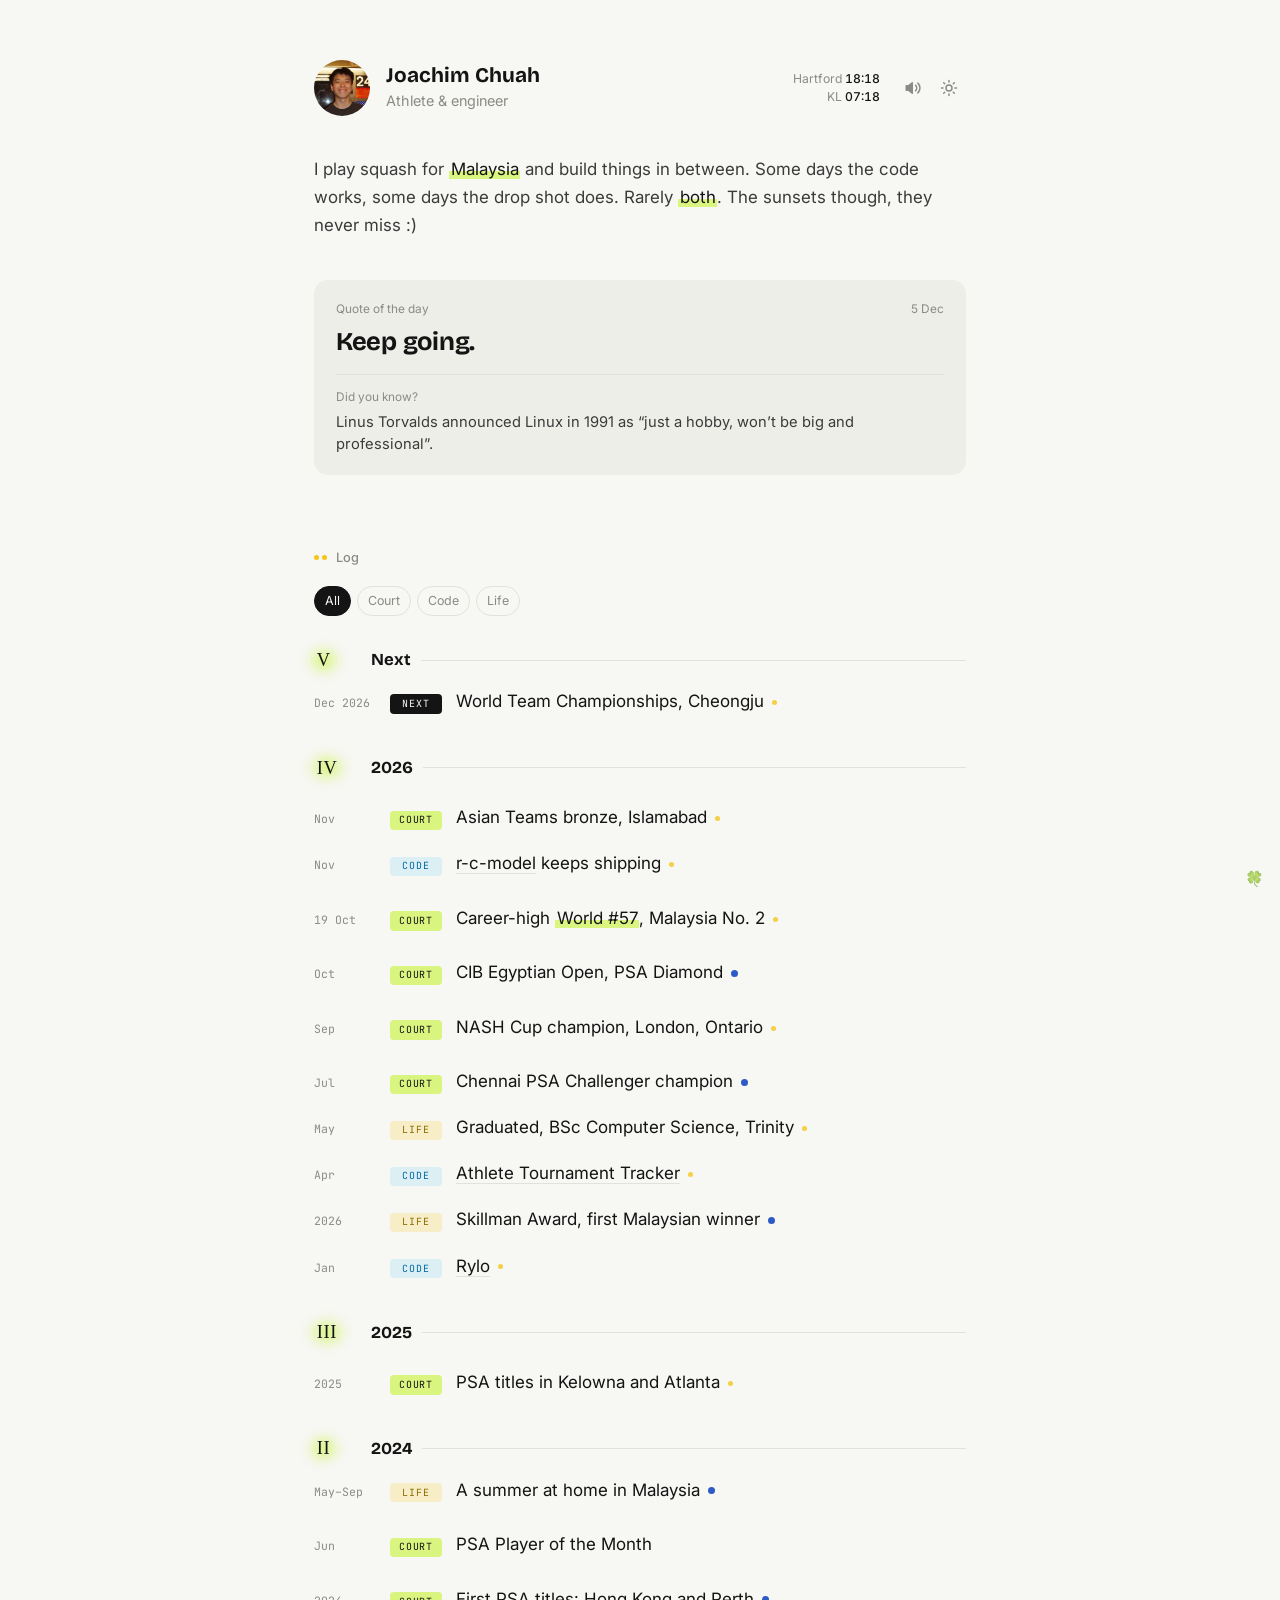
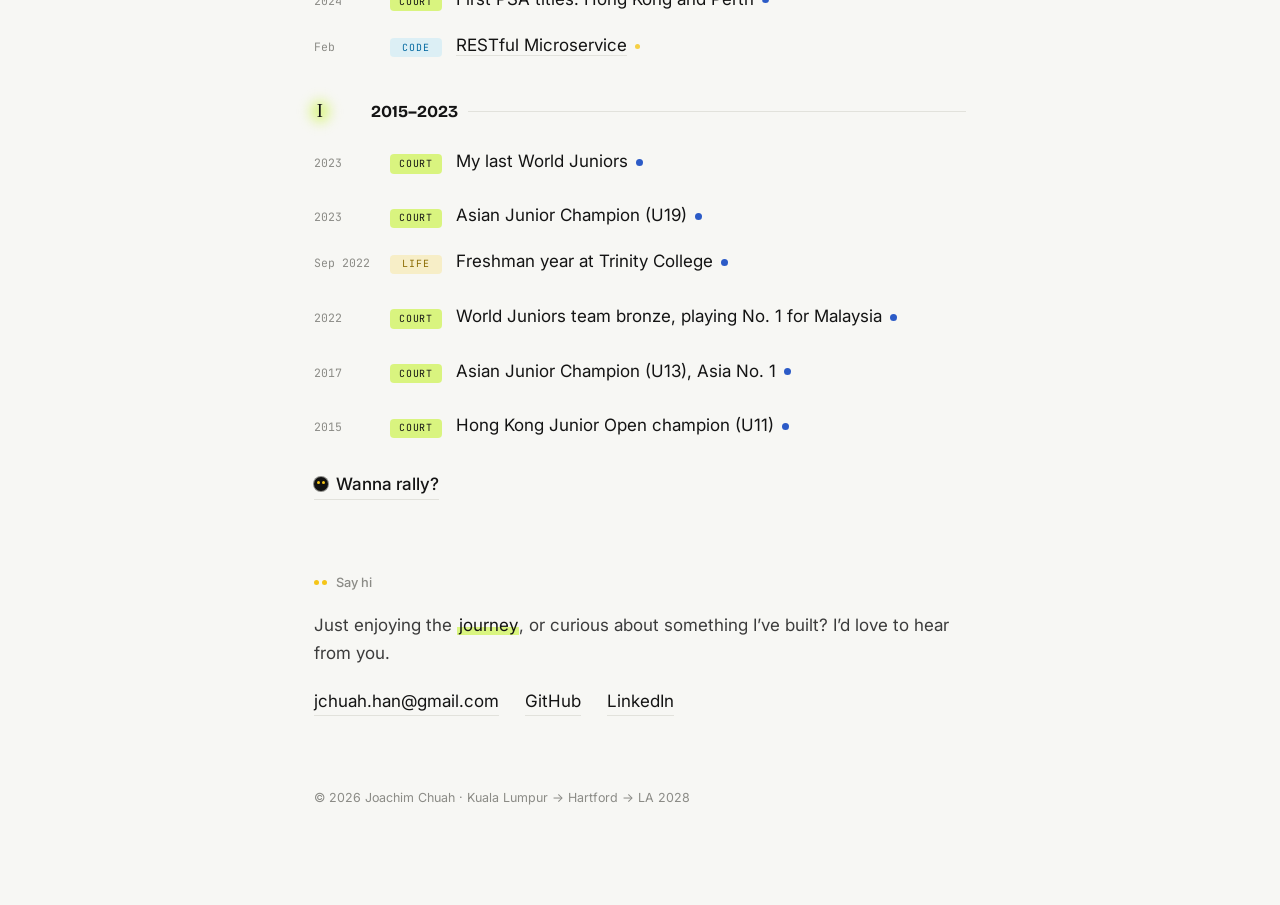
==== index.html @ 4a1db42f "Add 2024 stories (first PSA titles, summer at home/SUKMA) and clover easter egg Co-Authored-By: Clau" ====
<!DOCTYPE html>
<html lang="en">
<head>
<meta charset="utf-8">
<meta name="viewport" content="width=device-width, initial-scale=1">
<title>Joachim Chuah</title>
<meta name="description" content="Joachim Chuah: professional squash player on the PSA World Tour for Malaysia, and software engineer. Results, things I’m building, and the road to LA 2028.">
<link rel="icon" type="image/png" href="img/favicon.png?v=3">
<link rel="apple-touch-icon" href="img/apple-touch-icon.png?v=3">
<link rel="preconnect" href="https://fonts.googleapis.com">
<link rel="preconnect" href="https://fonts.gstatic.com" crossorigin>
<link href="https://fonts.googleapis.com/css2?family=Bricolage+Grotesque:opsz,wght@12..96,500;12..96,700&family=Inter:wght@400;500;600&family=JetBrains+Mono:wght@400;600&family=Kalam:wght@400&display=swap" rel="stylesheet">
<script>try{var t=localStorage.getItem('jc-theme');document.documentElement.dataset.theme=t||(matchMedia('(prefers-color-scheme: dark)').matches?'dark':'light')}catch(e){document.documentElement.dataset.theme=matchMedia('(prefers-color-scheme: dark)').matches?'dark':'light'}</script>
<link rel="stylesheet" href="assets/site.css?v=4">
<style>
header{display:flex;align-items:center;gap:16px;margin-top:20px}
.avatar{width:56px;height:56px;border-radius:50%;object-fit:cover;display:block}
.avatar-btn{border-radius:50%;cursor:zoom-in;transition:transform .35s cubic-bezier(.34,1.56,.64,1);flex:none}
.avatar-btn:hover{transform:scale(1.06)}
.avatar-btn:focus-visible{outline:2px solid var(--text);outline-offset:3px}
/* profile photo lightbox */
.lightbox{position:fixed;inset:0;z-index:60;display:grid;place-items:center;padding:24px;cursor:zoom-out;
  background:rgba(8,10,12,.55);-webkit-backdrop-filter:blur(10px);backdrop-filter:blur(10px);opacity:0;transition:opacity .3s}
.lightbox[hidden]{display:none}
.lightbox.open{opacity:1}
.lightbox img{max-height:min(82vh,900px);max-width:min(90vw,640px);border-radius:18px;box-shadow:0 30px 80px rgba(0,0,0,.45);transform-origin:center}
.lightbox .cap{position:absolute;bottom:22px;left:0;right:0;text-align:center;font-family:'Kalam',cursive;font-size:1.05rem;color:#fff;opacity:.85}
header .who{flex:1}
header h1{font-family:var(--display);font-size:1.3rem;font-weight:700;color:var(--text);line-height:1.2}
header p{font-size:.9rem;color:var(--muted)}
.clocks{font-size:.76rem;color:var(--muted);text-align:right;line-height:1.5;font-variant-numeric:tabular-nums}
.clocks b{font-weight:500;color:var(--text)}
.intro{margin-top:40px;font-size:1.06rem}

/* filter */
.filters{display:flex;gap:6px;margin-bottom:8px}
.filters button{font-size:.78rem;padding:.3em .8em;border-radius:99px;color:var(--muted);border:1px solid var(--rule);transition:background .2s,color .2s}
.filters button[aria-pressed=true]{background:var(--text);color:var(--bg);border-color:var(--text)}

/* log */
.year{font-family:var(--display);font-weight:700;font-size:1.05rem;color:var(--text);margin:30px 0 4px;display:flex;align-items:center;gap:10px}
.year:after{content:"";flex:1;height:1px;background:var(--rule)}
.year .ch{width:2.8em;flex:none;display:flex}
.year .ch b{font-family:"Times New Roman",Times,serif;font-weight:400;font-size:1.1em;letter-spacing:.03em;color:var(--text);display:inline-block;line-height:1;position:relative;isolation:isolate;padding:0 .15em}
/* soft lime glow behind each chapter numeral, gently breathing */
.year .ch b:before{content:"";position:absolute;inset:-.45em -.55em;z-index:-1;border-radius:50%;
  background:radial-gradient(closest-side,rgba(198,244,50,.75),rgba(198,244,50,.25) 55%,transparent);filter:blur(5px);
  animation:chGlow 4s ease-in-out infinite}
:root[data-theme=dark] .year .ch b{text-shadow:0 0 10px rgba(198,244,50,.55)}
:root[data-theme=dark] .year .ch b:before{background:radial-gradient(closest-side,rgba(198,244,50,.45),rgba(198,244,50,.12) 60%,transparent)}
@media (prefers-color-scheme:dark){:root:not([data-theme=light]) .year .ch b{text-shadow:0 0 10px rgba(198,244,50,.55)}
  :root:not([data-theme=light]) .year .ch b:before{background:radial-gradient(closest-side,rgba(198,244,50,.45),rgba(198,244,50,.12) 60%,transparent)}}
@keyframes chGlow{0%,100%{opacity:.75;transform:scale(.92)}50%{opacity:1;transform:scale(1.08)}}
@media (prefers-reduced-motion:reduce){.year .ch b:before{animation:none}}
.entry{display:grid;grid-template-columns:62px 52px 1fr;gap:14px;padding:10px 0;align-items:baseline}
.entry .d{font-family:var(--mono);font-size:.72rem;color:var(--muted)}
.tag{font-family:var(--mono);font-size:.62rem;letter-spacing:.08em;text-transform:uppercase;padding:.15em .45em;border-radius:4px;text-align:center}
.tag.court{background:var(--hl);color:var(--text)}
.tag.code{background:var(--glass-bg);color:var(--glass)}
.tag.life{background:rgba(245,197,24,.2);color:#8A6A00}
:root[data-theme=dark] .tag.life{color:#F5C518}
@media (prefers-color-scheme:dark){:root:not([data-theme=light]) .tag.life{color:#F5C518}}
.tag.next{background:var(--text);color:var(--bg)}
.entry .t{color:var(--text)}
.entry .t a{border-bottom:1px solid var(--rule)}
.entry .t a:hover{border-color:var(--text)}
/* notes: each entry's <small> is a handwritten margin note in the empty space to the right,
   with a hand-drawn arrow. Hovering a row highlights it and fades the others back. */
:root{--ink:#2C5BC7}
:root[data-theme=dark]{--ink:#86B4FF}
@media (prefers-color-scheme:dark){:root:not([data-theme=light]){--ink:#86B4FF}}
.entry{position:relative;margin:0 -12px;padding:9px 12px;border-radius:12px;transition:background-color .2s,opacity .25s}
.entry.has-note{outline:none}
.entry.has-note .t:after{content:"";display:inline-block;width:5px;height:5px;border-radius:50%;background:var(--dot);margin-left:8px;vertical-align:middle;opacity:.8}
section:has(.entry.has-note:hover) .entry:not(:hover),section:has(.entry.has-note:focus-within) .entry:not(:focus-within){opacity:.4}
.entry.has-note:hover,.entry.has-note:focus-within{background:var(--surface)}
.entry .t small{position:absolute;left:calc(100% + 28px);top:50%;width:250px;display:flex;align-items:flex-start;gap:10px;
  font-family:'Kalam',cursive;font-size:1.12rem;line-height:1.3;color:var(--ink);
  opacity:0;transform:translateY(-50%) rotate(-2deg);clip-path:inset(-10px 100% -10px 0);
  transition:opacity .15s,clip-path .55s cubic-bezier(.5,0,.2,1);pointer-events:none}
.entry .t small:before{content:"";flex:none;width:40px;height:14px;margin-top:.45em;background:currentColor;
  -webkit-mask:url("data:image/svg+xml,%3Csvg xmlns='http://www.w3.org/2000/svg' viewBox='0 0 40 14'%3E%3Cpath d='M39 6.5c-9 .8-22 1.4-35 .3M9 1.5C6.5 3.3 4.4 5 2 6.8c2.6 1.4 4.9 3.3 7.2 5.6' fill='none' stroke='black' stroke-width='1.6' stroke-linecap='round' stroke-linejoin='round'/%3E%3C/svg%3E") no-repeat center/contain;
          mask:url("data:image/svg+xml,%3Csvg xmlns='http://www.w3.org/2000/svg' viewBox='0 0 40 14'%3E%3Cpath d='M39 6.5c-9 .8-22 1.4-35 .3M9 1.5C6.5 3.3 4.4 5 2 6.8c2.6 1.4 4.9 3.3 7.2 5.6' fill='none' stroke='black' stroke-width='1.6' stroke-linecap='round' stroke-linejoin='round'/%3E%3C/svg%3E") no-repeat center/contain}
.entry:hover .t small,.entry:focus-within .t small{opacity:1;clip-path:inset(-10px -10px -10px 0)}
/* no empty margin on smaller screens: write the note under the title instead */
@media (max-width:1240px){
  .entry .t small{position:static;width:auto;max-width:44ch;display:none;margin-top:4px;transform:rotate(-1deg);clip-path:none;opacity:1}
  .entry .t small:before{width:26px;height:10px;transform:scaleX(-1) rotate(-25deg);margin-top:.5em}
  .entry:hover .t small,.entry:focus-within .t small{display:flex}
}
@media (prefers-reduced-motion:reduce){.entry .t small{transition:opacity .15s;clip-path:none}}
/* ---- posts: entries with data-post get a polaroid in the margin on hover, and open a reading panel on click ---- */
.entry.has-post{cursor:pointer}
.entry.has-post .t:after{width:7px;height:7px;background:var(--ink);opacity:1}
.polaroid{position:absolute;left:calc(100% + 28px);top:50%;width:250px;display:flex;align-items:flex-start;gap:10px;pointer-events:none;
  opacity:0;transform:translate(-14px,-50%) rotate(-3deg) scale(.92);transform-origin:0 50%;transition:opacity .18s,transform .45s cubic-bezier(.34,1.56,.64,1)}
.polaroid:before{content:"";flex:none;width:34px;height:14px;margin-top:70px;background:var(--ink);
  -webkit-mask:url("data:image/svg+xml,%3Csvg xmlns='http://www.w3.org/2000/svg' viewBox='0 0 40 14'%3E%3Cpath d='M39 6.5c-9 .8-22 1.4-35 .3M9 1.5C6.5 3.3 4.4 5 2 6.8c2.6 1.4 4.9 3.3 7.2 5.6' fill='none' stroke='black' stroke-width='1.6' stroke-linecap='round' stroke-linejoin='round'/%3E%3C/svg%3E") no-repeat center/contain;
          mask:url("data:image/svg+xml,%3Csvg xmlns='http://www.w3.org/2000/svg' viewBox='0 0 40 14'%3E%3Cpath d='M39 6.5c-9 .8-22 1.4-35 .3M9 1.5C6.5 3.3 4.4 5 2 6.8c2.6 1.4 4.9 3.3 7.2 5.6' fill='none' stroke='black' stroke-width='1.6' stroke-linecap='round' stroke-linejoin='round'/%3E%3C/svg%3E") no-repeat center/contain}
.polaroid .card{background:#FFFDF4;padding:8px 8px 10px;border-radius:3px;box-shadow:0 14px 30px rgba(0,0,0,.22),0 0 0 1px rgba(0,0,0,.05);width:206px}
.polaroid img{display:block;width:190px;height:140px;object-fit:cover;border-radius:1px}
.polaroid .cap{font-family:'Kalam',cursive;font-size:1rem;line-height:1.25;color:#2C5BC7;margin-top:8px}
.polaroid .more{font-family:'Kalam',cursive;font-size:.85rem;color:#8b8b86;margin-top:4px}
.entry.has-post .t small{display:none!important}
.entry.has-post:hover .polaroid,.entry.has-post:focus-within .polaroid{opacity:1;transform:translate(0,-50%) rotate(-3deg)}
@media (max-width:1240px){.polaroid{display:none}.entry.has-post .t small{display:none!important}.entry.has-post:hover .t small,.entry.has-post:focus-within .t small{display:flex!important}}

/* reading panel */
.reader{position:fixed;top:0;right:0;bottom:0;width:min(500px,100vw);z-index:40;background:var(--bg);border-left:1px solid var(--rule);
  box-shadow:-20px 0 60px rgba(0,0,0,.18);overflow-y:auto;transform:translateX(100%);transition:transform .45s cubic-bezier(.2,.8,.2,1);visibility:hidden}
.reading .reader{transform:none;visibility:visible}
.reader-inner{padding:24px 32px 80px}
.reader .close{position:sticky;top:0;display:flex;justify-content:flex-end;padding:12px 0;background:var(--bg);z-index:2}
.reader .close button{width:34px;height:34px;border-radius:50%;display:grid;place-items:center;color:var(--muted);font-size:1.3rem;line-height:1}
.reader .close button:hover{background:var(--surface);color:var(--text)}
.reader .date{font-family:var(--mono);font-size:.74rem;color:var(--muted)}
.reader h1{font-family:var(--display);font-weight:700;font-size:1.9rem;line-height:1.15;letter-spacing:-.015em;color:var(--text);margin:6px 0 22px}
.post p{margin:0 0 1em}
.post em{color:var(--muted)}
.post h2,.post h3{font-family:var(--display);color:var(--text);margin:1.4em 0 .5em;font-size:1.2rem;display:block}
.post figure{margin:1.4em -8px}
.post figure img,.post figure video{width:100%;border-radius:12px;display:block;background:var(--surface)}
.post figure video{max-height:70vh;object-fit:contain}
.post figcaption{font-family:'Kalam',cursive;font-size:1rem;color:var(--ink);margin-top:6px;padding-left:4px}
.post blockquote{border-left:2px solid var(--lime);padding-left:14px;margin:1.4em 0;color:var(--text);font-family:var(--display);font-size:1.1rem;line-height:1.35}
.post blockquote p:last-child{font-family:var(--font);font-size:.85rem;color:var(--muted);margin:6px 0 0}
.post ul{margin:0 0 1em 1.2em}
.post code{font-family:var(--mono);font-size:.82em;background:var(--surface);padding:.1em .35em;border-radius:4px;font-style:normal}
.post a{border-bottom:1px solid var(--rule)}
.reader .loading{color:var(--muted)}
.scrim{position:fixed;inset:0;background:rgba(0,0,0,.35);z-index:39;opacity:0;pointer-events:none;transition:opacity .3s}
.reading .scrim{opacity:1;pointer-events:auto}
.page{transition:transform .45s cubic-bezier(.2,.8,.2,1)}
@media (min-width:1300px){.reading .page{transform:translateX(-250px)}.reading .scrim{opacity:0}}
@media (prefers-reduced-motion:reduce){.reader,.page{transition:none}}

.entry[hidden],.year[hidden]{display:none}
@media (max-width:600px){.entry{grid-template-columns:52px 1fr}.entry .d{grid-column:1/-1}}
</style>
</head>
<body>
<main class="page">
  <header>
    <button class="avatar-btn" id="avatarBtn" type="button" aria-label="View profile photo"><img class="avatar" src="img/avatar.jpg" alt="Joachim Chuah"></button>
    <div class="who"><h1>Joachim Chuah</h1><p>Athlete &amp; engineer</p></div>
    <div class="clocks">Hartford <b data-tz="America/New_York">--:--</b><br>KL <b data-tz="Asia/Kuala_Lumpur">--:--</b></div>
    <div data-theme-slot></div>
  </header>

  <p class="intro">I play squash for <span class="hl">Malaysia</span> and build things in between. Some days the code works, some days the drop shot does. Rarely <span class="hl">both</span>. The sunsets though, they never miss :)
  <figure class="qotd" aria-live="polite">
    <div class="lbl"><span>Quote of the day</span><span id="q-date"></span></div>
    <blockquote id="q-text"></blockquote><cite id="q-who"></cite>
  </figure>

  <section aria-labelledby="h-log">
    <h2 id="h-log"><span class="dots" aria-hidden="true"><i></i><i></i></span>Log</h2>
    <div class="filters" role="group" aria-label="Filter log">
      <button type="button" data-f="all" aria-pressed="true">All</button>
      <button type="button" data-f="court" aria-pressed="false">Court</button>
      <button type="button" data-f="code" aria-pressed="false">Code</button>
      <button type="button" data-f="life" aria-pressed="false">Life</button>
    </div>

    <div class="year"><span class="ch" aria-label="Chapter V"><b>V</b></span>Next</div>
    <div class="entry" data-k="court"><span class="d">Dec 2026</span><span class="tag next">Next</span><span class="t">World Team Championships, Cheongju<small>Playing for Malaysia</small></span></div>

    <div class="year"><span class="ch" aria-label="Chapter IV"><b>IV</b></span>2026</div>
    <div class="entry" data-k="court"><span class="d">Nov</span><span class="tag court">Court</span><span class="t">Asian Teams bronze, Islamabad<small>Three wins from three, all in straight games, including Alex Lau at No. 1</small></span></div>
    <div class="entry" data-k="code"><span class="d">Nov</span><span class="tag code">Code</span><span class="t"><a href="https://github.com/Joachim-Chuah/regression-classification-model">r-c-model</a> keeps shipping<small>Predictions twice a day, retrained every week</small></span></div>
    <div class="entry" data-k="court"><span class="d">19 Oct</span><span class="tag court">Court</span><span class="t">Career-high <span class="hl">World #57</span>, Malaysia No. 2<small>“My goal was to break into the top 70 this season.”</small></span></div>
    <div class="entry" data-k="court" data-post="egyptian-open"><span class="d">Oct</span><span class="tag court">Court</span><span class="t">CIB Egyptian Open, PSA Diamond<small>Through qualifying, first Diamond win 3–0, then a game off world No. 1 Mostafa Asal</small></span></div>
    <div class="entry" data-k="court"><span class="d">Sep</span><span class="tag court">Court</span><span class="t">NASH Cup champion, London, Ontario<small>PSA title No. 6</small></span></div>
    <div class="entry" data-k="court" data-post="chennai"><span class="d">Jul</span><span class="tag court">Court</span><span class="t">Chennai PSA Challenger champion<small>PSA title No. 5</small></span></div>
    <div class="entry" data-k="life"><span class="d">May</span><span class="tag life">Life</span><span class="t">Graduated, BSc Computer Science, Trinity<small>Hyder Trophy runner-up, one win from the World Championships main draw</small></span></div>
    <div class="entry" data-k="code"><span class="d">Apr</span><span class="tag code">Code</span><span class="t"><a href="https://github.com/Joachim-Chuah/athlete-tournament-tracker">Athlete Tournament Tracker</a><small>Will this tournament make or lose money? A P&amp;L before you book</small></span></div>
    <div class="entry" data-k="court" data-post="skillman"><span class="d">2026</span><span class="tag life">Life</span><span class="t">Skillman Award, first Malaysian winner<small>And 19–0 national champions with Trinity, as captain</small></span></div>
    <div class="entry" data-k="code"><span class="d">Jan</span><span class="tag code">Code</span><span class="t"><a href="https://github.com/Joachim-Chuah/rylo">Rylo</a><small>Stock sentiment from StockTwits and Reddit, with FinBERT</small></span></div>

    <div class="year"><span class="ch" aria-label="Chapter III"><b>III</b></span>2025</div>
    <div class="entry" data-k="court"><span class="d">2025</span><span class="tag court">Court</span><span class="t">PSA titles in Kelowna and Atlanta<small>Senior debut for Malaysia, Kuching · NESCAC Player of the Year</small></span></div>

    <div class="year"><span class="ch" aria-label="Chapter II"><b>II</b></span>2024</div>
    <div class="entry" data-k="life" data-post="summer-2024"><span class="d">May–Sep</span><span class="tag life">Life</span><span class="t">A summer at home in Malaysia<small>SUKMA men’s individual gold, with family there supporting me</small></span></div>
    <div class="entry" data-k="court"><span class="d">Jun</span><span class="tag court">Court</span><span class="t">PSA Player of the Month</span></div>
    <div class="entry" data-k="court" data-post="first-psa-titles"><span class="d">2024</span><span class="tag court">Court</span><span class="t">First PSA titles: Hong Kong and Perth<small>A wildcard final in Malaysia, then two titles in two weeks. 400+ to the 150s</small></span></div>
    <div class="entry" data-k="code"><span class="d">Feb</span><span class="tag code">Code</span><span class="t"><a href="https://github.com/Joachim-Chuah/RESTful-microservice">RESTful Microservice</a><small>Node.js API on Docker and Kubernetes</small></span></div>

    <div class="year"><span class="ch" aria-label="Chapter I"><b>I</b></span>2015–2023</div>
    <div class="entry" data-k="court" data-post="world-juniors-2023"><span class="d">2023</span><span class="tag court">Court</span><span class="t">My last World Juniors<small>Pressure on, lost to the eventual winner, loved every second</small></span></div>
    <div class="entry" data-k="court" data-post="asian-junior-2023"><span class="d">2023</span><span class="tag court">Court</span><span class="t">Asian Junior Champion (U19)<small>Championship ball down in the final, a year after losing the same final</small></span></div>
    <div class="entry" data-k="life" data-post="trinity-2022"><span class="d">Sep 2022</span><span class="tag life">Life</span><span class="t">Freshman year at Trinity College<small>Tough at first. Then New York, a nationals final, and a whole new life</small></span></div>
    <div class="entry" data-k="court" data-post="world-juniors-2022"><span class="d">2022</span><span class="tag court">Court</span><span class="t">World Juniors team bronze, playing No. 1 for Malaysia<small>The first time I thought I could actually be something in this sport</small></span></div>
    <div class="entry" data-k="court" data-post="asian-junior-2017"><span class="d">2017</span><span class="tag court">Court</span><span class="t">Asian Junior Champion (U13), Asia No. 1<small>Jordan. A sketchy bridge, Subway almost every day, and my eyes opening for the first time</small></span></div>
    <div class="entry" data-k="court" data-post="hk-junior-2015"><span class="d">2015</span><span class="tag court">Court</span><span class="t">Hong Kong Junior Open champion (U11)<small>Two years into squash, and just happy to be somewhere new</small></span></div>

    <button class="rally-link" id="rallyBtn" type="button" aria-controls="court"><span class="ball" aria-hidden="true"></span><span class="lbl">Wanna rally?</span></button>
    <div class="court" id="court" hidden></div>
  </section>

  <section aria-labelledby="h-c">
    <h2 id="h-c"><span class="dots" aria-hidden="true"><i></i><i></i></span>Say hi</h2>
    <p>Just enjoying the <span class="hl">journey</span>, or curious about something I’ve built? I’d love to hear from you.</p>
    <div class="links"><a href="mailto:jchuah.han@gmail.com">jchuah.han@gmail.com</a><a href="https://github.com/Joachim-Chuah">GitHub</a><a href="https://www.linkedin.com/in/joachimchuah/">LinkedIn</a></div>
  </section>
  <footer>© 2026 Joachim Chuah · Kuala Lumpur → Hartford → LA 2028</footer>
</main>
<div class="clover" aria-hidden="true">🍀</div>
<div class="lightbox" id="lightbox" hidden role="dialog" aria-label="Profile photo"><img src="img/avatar-large.jpg" alt="Joachim Chuah"><div class="cap">click anywhere to close</div></div>
<div class="scrim" id="scrim"></div>
<aside class="reader" id="reader" aria-label="Story" aria-hidden="true">
  <div class="reader-inner">
    <div class="close"><button type="button" id="closeReader" aria-label="Close story">×</button></div>
    <div class="date" id="rDate"></div>
    <h1 id="rTitle"></h1>
    <div class="post" id="rBody"></div>
  </div>
</aside>
<script src="assets/site.js?v=2"></script>
<script>
/* ===== Profile photo: grows out of the avatar into a large view, shrinks back on close ===== */
(function(){
  const btn=document.getElementById('avatarBtn'),box=document.getElementById('lightbox'),img=box.querySelector('img');
  const reduce=matchMedia('(prefers-reduced-motion: reduce)').matches;
  function fromAvatar(){                       // transform that puts the big photo exactly over the little circle
    const a=btn.getBoundingClientRect(),b=img.getBoundingClientRect(),sc=a.width/b.width;
    return `translate(${a.left+a.width/2-(b.left+b.width/2)}px,${a.top+a.height/2-(b.top+b.height/2)}px) scale(${sc})`;
  }
  function open(){
    box.hidden=false;
    requestAnimationFrame(()=>{box.classList.add('open');
      if(!reduce)img.animate([{transform:fromAvatar(),borderRadius:'50%'},{transform:'none',borderRadius:'18px'}],{duration:480,easing:'cubic-bezier(.2,.9,.25,1.15)'});});
    box.focus?.();
  }
  function close(){
    if(box.hidden)return;box.classList.remove('open');
    const done=()=>{box.hidden=true;btn.focus({preventScroll:true})};
    if(reduce)return setTimeout(done,200);
    img.animate([{transform:'none',borderRadius:'18px'},{transform:fromAvatar(),borderRadius:'50%'}],{duration:320,easing:'cubic-bezier(.5,0,.75,0)'}).onfinish=done;
  }
  box.tabIndex=-1;
  btn.addEventListener('click',open);
  box.addEventListener('click',close);
  addEventListener('keydown',e=>{if(e.key==='Escape')close()});
})();

/* ===== Posts: each story is a folder in posts/<name>/ with post.md (+ cover.jpg and any other photos) ===== */
(function(){
  const esc=s=>s.replace(/&/g,'&amp;').replace(/</g,'&lt;').replace(/>/g,'&gt;');
  /* tiny Markdown reader: # headings, paragraphs, > quotes, - lists, ![caption](photo.jpg), **bold**, _italic_, [links](url) */
  function inline(s,base){return s.split('`').map((part,i)=>i%2?'<code>'+esc(part)+'</code>':inline1(part,base)).join('')}
  function inline1(s,base){return esc(s)
    .replace(/\[([^\]]+)\]\(([^)\s]+)\)/g,(m,t,u)=>'<a href="'+new URL(u,base).href+'">'+t+'</a>')
    .replace(/\*\*([^*]+)\*\*/g,'<strong>$1</strong>').replace(/(^|[\s(])[_*]([^_*]+)[_*](?=[\s).,!?:;]|$)/g,'$1<em>$2</em>')}
  function render(md,base){
    let meta={},body=md.replace(/\r/g,'');
    const fm=body.match(/^---\n([\s\S]*?)\n---\n?/);
    if(fm){fm[1].split('\n').forEach(l=>{const i=l.indexOf(':');if(i>0)meta[l.slice(0,i).trim()]=l.slice(i+1).trim()});body=body.slice(fm[0].length)}
    const html=body.trim().split(/\n\s*\n/).map(b=>{b=b.trim();let m;
      if((m=b.match(/^!\[([^\]]*)\]\(([^)\s]+\.(mp4|mov|m4v|webm))\)$/i))){const src=new URL(m[2],base).href;
        return '<figure><video src="'+src+'" poster="'+src.replace(/\.[^.]+$/,'.jpg')+'" controls playsinline muted preload="metadata"></video>'+(m[1]?'<figcaption>'+esc(m[1])+'</figcaption>':'')+'</figure>'}
      if((m=b.match(/^!\[([^\]]*)\]\(([^)\s]+)\)$/)))return '<figure><img src="'+new URL(m[2],base).href+'" alt="'+esc(m[1])+'" loading="lazy">'+(m[1]?'<figcaption>'+esc(m[1])+'</figcaption>':'')+'</figure>';
      if((m=b.match(/^(#{1,3})\s+(.*)$/)))return '<h3>'+inline(m[2],base)+'</h3>';
      if(b.startsWith('>'))return '<blockquote>'+b.split('\n').map(l=>'<p>'+inline(l.replace(/^>\s?/,''),base)+'</p>').join('')+'</blockquote>';
      if(/^- /.test(b))return '<ul>'+b.split('\n').map(l=>'<li>'+inline(l.replace(/^- /,''),base)+'</li>').join('')+'</ul>';
      return '<p>'+inline(b.replace(/\n/g,' '),base)+'</p>';
    }).join('');
    return {meta,html};
  }

  const reader=document.getElementById('reader'),scrim=document.getElementById('scrim');
  let opener=null;
  const MOVED={'csa-final-2023':'trinity-2022'};   // stories merged into another: old links still work
  async function open(slug){
    if(MOVED[slug]){history.replaceState('',document.title,'#/'+MOVED[slug]);slug=MOVED[slug]}
    const base=new URL('posts/'+slug+'/',location.href);
    document.getElementById('rDate').textContent='';document.getElementById('rTitle').textContent='';
    document.getElementById('rBody').innerHTML='<p class="loading">Loading…</p>';
    document.body.classList.add('reading');reader.setAttribute('aria-hidden','false');reader.scrollTop=0;
    try{
      const r=await fetch(new URL('post.md',base),{cache:'no-cache'});   // always check for the latest version of a story
      if(!r.ok)throw 0;
      const {meta,html}=render(await r.text(),base);
      document.getElementById('rDate').textContent=meta.date||'';document.getElementById('rTitle').textContent=meta.title||'';
      document.getElementById('rBody').innerHTML=html;
    }catch(e){document.getElementById('rBody').innerHTML='<p class="loading">'+(location.protocol==='file:'?'Stories can’t load when the page is opened as a file. Preview it through the local server instead.':'This story isn’t here any more. It may have moved: try reloading the page.')+'</p>'}
    document.getElementById('closeReader').focus({preventScroll:true});
  }
  function close(){document.body.classList.remove('reading');reader.setAttribute('aria-hidden','true');if(opener)opener.focus({preventScroll:true})}
  function route(){const m=location.hash.match(/^#\/(.+)$/);if(m)open(decodeURIComponent(m[1]));else close()}

  document.querySelectorAll('.entry[data-post]').forEach(e=>{
    const slug=e.dataset.post,note=e.querySelector('.t small');
    e.classList.add('has-post');e.dataset.sound='';e.tabIndex=0;e.setAttribute('role','link');
    const p=document.createElement('div');p.className='polaroid';p.setAttribute('aria-hidden','true');
    p.innerHTML='<div class="card"><img alt="" src="posts/'+slug+'/cover.jpg"><div class="cap"></div><div class="more">click to read →</div></div>';
    p.querySelector('.cap').textContent=note?note.textContent:'';
    p.querySelector('img').addEventListener('error',ev=>ev.target.remove());   // no cover.jpg yet: show the note on its own
    e.querySelector('.t').appendChild(p);
    const go=ev=>{if(ev.target.closest('a'))return;opener=e;location.hash='#/'+slug};
    e.addEventListener('click',go);
    e.addEventListener('keydown',ev=>{if(ev.key==='Enter'){ev.preventDefault();go(ev)}});
  });
  document.getElementById('closeReader').addEventListener('click',()=>{history.pushState('',document.title,location.pathname+location.search);close()});
  scrim.addEventListener('click',()=>document.getElementById('closeReader').click());
  addEventListener('keydown',e=>{if(e.key==='Escape'&&document.body.classList.contains('reading'))document.getElementById('closeReader').click()});
  addEventListener('hashchange',route);
  route();
})();
</script>
<script>
document.querySelectorAll('.entry').forEach(e=>{if(e.querySelector('.t small')){e.classList.add('has-note');if(!e.querySelector('a'))e.tabIndex=0}});
/* bubble sound when a note appears (mouse hover or keyboard focus); throttled so sweeping down the list doesn't machine-gun */
(function(){let last=0;const play=()=>{const n=performance.now();if(n-last<180)return;last=n;Snd.play('note')};
  document.querySelectorAll('.entry.has-note').forEach(e=>{
    e.addEventListener('pointerenter',ev=>{if(ev.pointerType==='mouse')play()});
    e.addEventListener('focusin',play);
  });})();
document.querySelectorAll('.filters button').forEach(b=>b.addEventListener('click',()=>{
  const f=b.dataset.f;document.querySelectorAll('.filters button').forEach(x=>x.setAttribute('aria-pressed',x===b));
  document.querySelectorAll('.entry').forEach(e=>e.hidden=f!=='all'&&e.dataset.k!==f);
  document.querySelectorAll('.year').forEach(y=>{let n=y.nextElementSibling,any=false;while(n&&n.classList.contains('entry')){if(!n.hidden)any=true;n=n.nextElementSibling}y.hidden=!any});
}));
</script>
</body>
</html>
---- assets/site.css ----
/* Site styles: tokens, sections, quote card, rally game, toggles */
:root{
  --bg:#F7F7F4; --surface:#EEEEE9; --text:#141414; --body:#3B3B3B; --muted:#8B8B86; --rule:#E2E2DC;
  --lime:#C6F432; --hl:rgba(198,244,50,.6); --glass:#0369A1; --glass-bg:rgba(56,189,248,.14); --dot:#F5C518;
  --display:'Bricolage Grotesque',system-ui,sans-serif; --font:'Inter',system-ui,-apple-system,sans-serif; --mono:'JetBrains Mono',ui-monospace,monospace;
  color-scheme:light;
}
@media (prefers-color-scheme:dark){
  :root:not([data-theme=light]){--bg:#0E1114; --surface:#161A1E; --text:#EEF1F3; --body:#C3C8CC; --muted:#7B848B; --rule:#232A30; --hl:rgba(198,244,50,.28); --glass:#38BDF8; --glass-bg:rgba(56,189,248,.14); color-scheme:dark}
}
:root[data-theme=dark]{--bg:#0E1114; --surface:#161A1E; --text:#EEF1F3; --body:#C3C8CC; --muted:#7B848B; --rule:#232A30; --hl:rgba(198,244,50,.28); --glass:#38BDF8; --glass-bg:rgba(56,189,248,.14); color-scheme:dark}
*{box-sizing:border-box;margin:0;padding:0}
[hidden]{display:none!important}   /* hidden always wins, even over display:grid/flex rules */
body{background:var(--bg);color:var(--body);font-family:var(--font);font-size:17px;line-height:1.65;-webkit-font-smoothing:antialiased}
a{color:inherit;text-decoration:none}
button{font:inherit;color:inherit;background:none;border:0;cursor:pointer}
.page{max-width:700px;margin:0 auto;padding:40px 24px 96px}
.hl{background:linear-gradient(transparent 58%,var(--hl) 58%);color:var(--text);padding:0 .1em}
.muted{color:var(--muted)}


/* section labels with squash-ball dots */
section{margin-top:72px}
h2{font-family:var(--font);font-size:.8rem;font-weight:500;color:var(--muted);margin-bottom:18px;display:flex;align-items:center;gap:9px}
.dots{display:inline-flex;gap:3px}.dots i{width:5px;height:5px;border-radius:50%;background:var(--dot);display:block}

/* project rows */
.row{display:flex;align-items:baseline;gap:16px;padding:9px 0}
.row .name{color:var(--text);font-weight:600;white-space:nowrap}
.row .desc{flex:1;min-width:0;color:var(--muted);white-space:nowrap;overflow:hidden;text-overflow:ellipsis}
.row .yr{font-size:.78rem;color:var(--muted);white-space:nowrap;font-variant-numeric:tabular-nums}
a.row .name{background:linear-gradient(var(--hl),var(--hl)) 0 88%/0 .45em no-repeat;transition:background-size .3s}
a.row:hover .name,a.row:focus-visible .name{background-size:100% .45em}
a.row:focus-visible{outline:2px solid var(--rule);outline-offset:4px;border-radius:4px}

/* quote of the day */
.qotd{margin-top:40px;padding:20px 22px;background:var(--surface);border-radius:14px}
.qotd .lbl{font-size:.74rem;color:var(--muted);display:flex;justify-content:space-between;gap:12px;margin-bottom:8px}
.qotd blockquote{font-family:var(--display);font-weight:700;font-size:1.6rem;line-height:1.2;letter-spacing:-.01em;color:var(--text)}
.qotd cite{display:block;font-style:normal;font-size:.85rem;color:var(--muted);margin-top:8px}
.qotd .fact{margin-top:16px;padding-top:14px;border-top:1px solid var(--rule);font-size:.92rem;line-height:1.5}
.qotd .fact span{display:block;font-size:.74rem;color:var(--muted);margin-bottom:4px}
.qotd .fact p{color:var(--body)}

/* rally */
.rally-link{display:inline-flex;align-items:center;gap:8px;margin-top:22px;color:var(--text);font-weight:500;border-bottom:1px solid var(--rule);padding-bottom:1px;transition:border-color .2s}
.rally-link:hover{border-color:var(--text)}
.ball{width:14px;height:14px;border-radius:50%;background:#111;position:relative;display:inline-block;flex:none;box-shadow:0 0 0 1px var(--muted)}
.ball:before,.ball:after{content:"";position:absolute;width:3px;height:3px;border-radius:50%;background:var(--dot);top:4px}
.ball:before{left:3px}.ball:after{left:8px}
.court{margin-top:16px;border-radius:14px;overflow:hidden;background:var(--surface);position:relative}
.court canvas{display:block;width:100%;height:260px;touch-action:none;cursor:crosshair}
.court .hud{position:absolute;left:14px;right:14px;bottom:10px;display:flex;justify-content:space-between;font-size:.76rem;color:var(--muted);pointer-events:none;font-variant-numeric:tabular-nums}
.court .hud b{color:var(--text);font-weight:600}
.court .msg{color:var(--text)}

/* links + footer */
.links{display:flex;flex-wrap:wrap;gap:8px 26px;margin-top:20px}
.links a{color:var(--text);border-bottom:1px solid var(--rule);transition:border-color .2s}
.links a:hover{border-color:var(--text)}
.links .tbd{color:var(--muted)}
footer{margin-top:72px;font-size:.78rem;color:var(--muted)}

@media (max-width:600px){
  body{font-size:16px}
  section{margin-top:56px}
  .row{flex-wrap:wrap;gap:0 12px}
  .row .name{white-space:normal}
  .row .desc{order:3;flex-basis:100%;white-space:normal}
  .row .yr{margin-left:auto}
}

/* theme toggle */
.theme-btn{width:34px;height:34px;border-radius:50%;display:inline-grid;place-items:center;color:var(--muted);transition:color .2s,background .2s;flex:none}
.theme-btn:hover{color:var(--text);background:var(--surface)}
.theme-btn:focus-visible{outline:2px solid var(--text);outline-offset:2px}
.theme-btn svg{width:18px;height:18px}
.theme-btn .moon{display:none}
:root[data-theme=dark] .theme-btn .sun{display:none}
:root[data-theme=dark] .theme-btn .moon{display:block}
body{transition:background-color .3s,color .3s}
.snd-btn .x{display:none}
.muted .snd-btn .waves{display:none}
.muted .snd-btn .x{display:inline}
[data-theme-slot]{display:flex;gap:2px}
.clover{position:fixed;right:16px;bottom:14px;font-size:15px;line-height:1;opacity:.7;cursor:default;user-select:none;transition:opacity .4s,transform .6s cubic-bezier(.34,1.56,.64,1)}
.clover:hover{opacity:1;transform:rotate(-14deg) scale(1.35)}
@media (prefers-reduced-motion:reduce){.clover{transition:opacity .4s}.clover:hover{transform:none}}
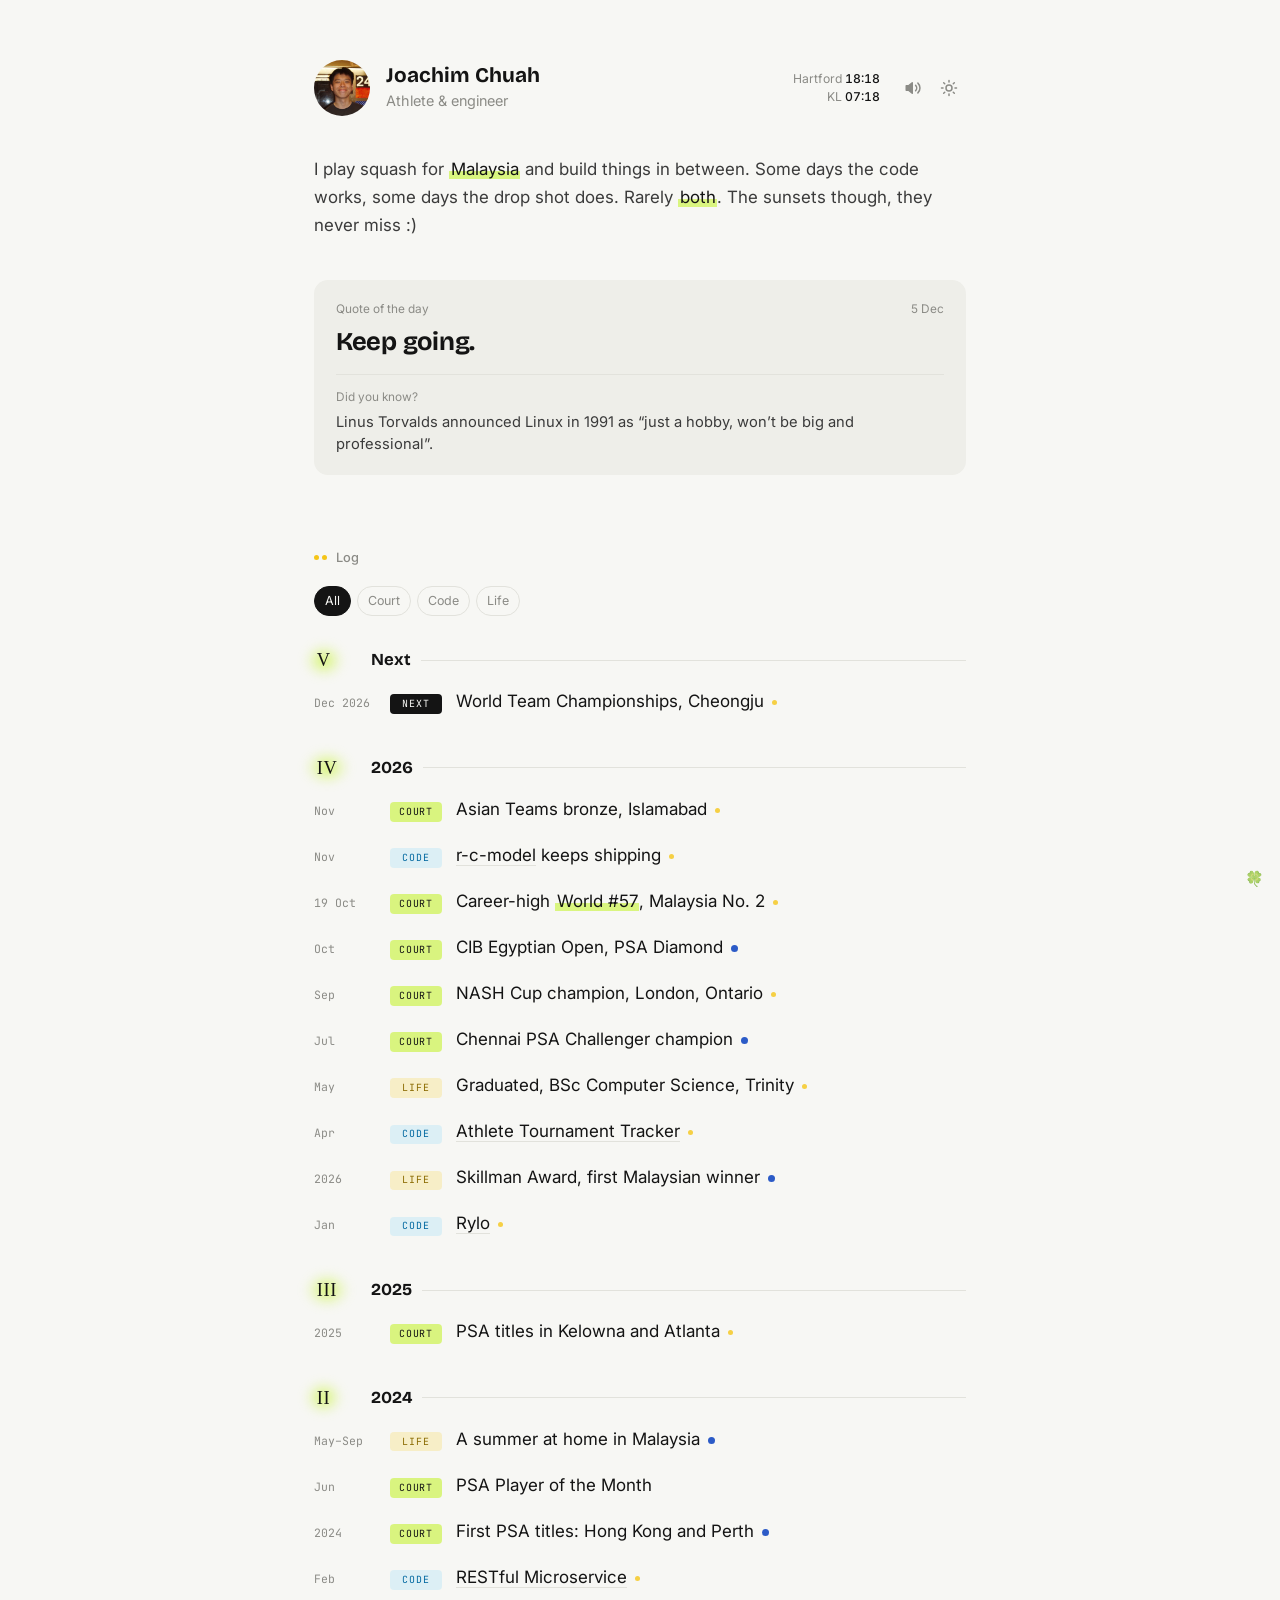
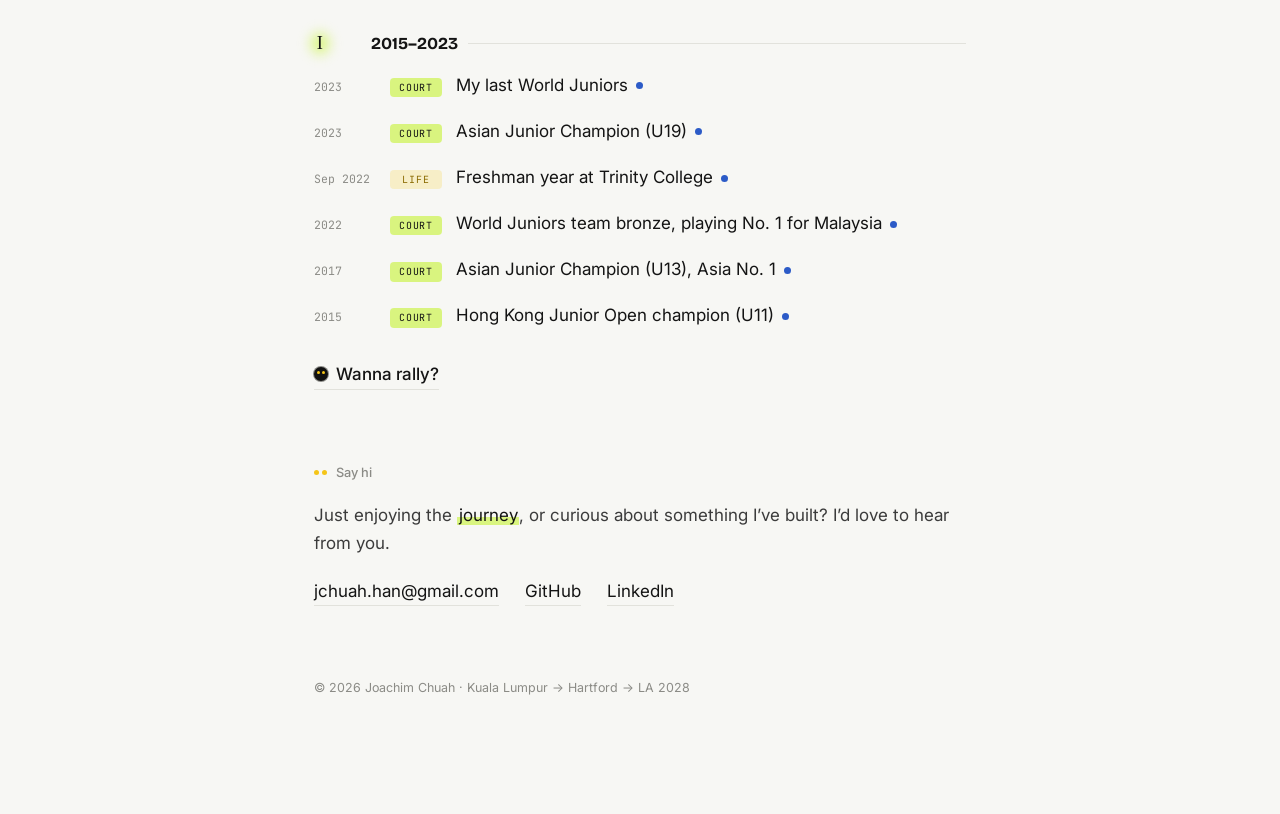
==== commit cb570345: "Mobile: notes peek in as a small side card; fix uneven entry spacing Co-Authored-By: Claude Opus 5.5" ====
--- a/index.html
+++ b/index.html
@@ -11,7 +11,7 @@
 <link rel="preconnect" href="https://fonts.gstatic.com" crossorigin>
 <link href="https://fonts.googleapis.com/css2?family=Bricolage+Grotesque:opsz,wght@12..96,500;12..96,700&family=Inter:wght@400;500;600&family=JetBrains+Mono:wght@400;600&family=Kalam:wght@400&display=swap" rel="stylesheet">
 <script>try{var t=localStorage.getItem('jc-theme');document.documentElement.dataset.theme=t||(matchMedia('(prefers-color-scheme: dark)').matches?'dark':'light')}catch(e){document.documentElement.dataset.theme=matchMedia('(prefers-color-scheme: dark)').matches?'dark':'light'}</script>
-<link rel="stylesheet" href="assets/site.css?v=4">
+<link rel="stylesheet" href="assets/site.css?v=5">
 <style>
 header{display:flex;align-items:center;gap:16px;margin-top:20px}
 .avatar{width:56px;height:56px;border-radius:50%;object-fit:cover;display:block}
@@ -54,7 +54,7 @@
 @media (prefers-reduced-motion:reduce){.year .ch b:before{animation:none}}
 .entry{display:grid;grid-template-columns:62px 52px 1fr;gap:14px;padding:10px 0;align-items:baseline}
 .entry .d{font-family:var(--mono);font-size:.72rem;color:var(--muted)}
-.tag{font-family:var(--mono);font-size:.62rem;letter-spacing:.08em;text-transform:uppercase;padding:.15em .45em;border-radius:4px;text-align:center}
+.tag{margin:0;font-family:var(--mono);font-size:.62rem;letter-spacing:.08em;text-transform:uppercase;padding:.15em .45em;border-radius:4px;text-align:center}
 .tag.court{background:var(--hl);color:var(--text)}
 .tag.code{background:var(--glass-bg);color:var(--glass)}
 .tag.life{background:rgba(245,197,24,.2);color:#8A6A00}
@@ -82,12 +82,19 @@
   -webkit-mask:url("data:image/svg+xml,%3Csvg xmlns='http://www.w3.org/2000/svg' viewBox='0 0 40 14'%3E%3Cpath d='M39 6.5c-9 .8-22 1.4-35 .3M9 1.5C6.5 3.3 4.4 5 2 6.8c2.6 1.4 4.9 3.3 7.2 5.6' fill='none' stroke='black' stroke-width='1.6' stroke-linecap='round' stroke-linejoin='round'/%3E%3C/svg%3E") no-repeat center/contain;
           mask:url("data:image/svg+xml,%3Csvg xmlns='http://www.w3.org/2000/svg' viewBox='0 0 40 14'%3E%3Cpath d='M39 6.5c-9 .8-22 1.4-35 .3M9 1.5C6.5 3.3 4.4 5 2 6.8c2.6 1.4 4.9 3.3 7.2 5.6' fill='none' stroke='black' stroke-width='1.6' stroke-linecap='round' stroke-linejoin='round'/%3E%3C/svg%3E") no-repeat center/contain}
 .entry:hover .t small,.entry:focus-within .t small{opacity:1;clip-path:inset(-10px -10px -10px 0)}
-/* no empty margin on smaller screens: write the note under the title instead */
+/* no empty margin on smaller screens: the note peeks in from the side as a small floating card (.peek, built in JS),
+   so the list never shifts or dims */
 @media (max-width:1240px){
-  .entry .t small{position:static;width:auto;max-width:44ch;display:none;margin-top:4px;transform:rotate(-1deg);clip-path:none;opacity:1}
-  .entry .t small:before{width:26px;height:10px;transform:scaleX(-1) rotate(-25deg);margin-top:.5em}
-  .entry:hover .t small,.entry:focus-within .t small{display:flex}
+  .entry .t small{display:none!important}
+  section:has(.entry.has-note:hover) .entry:not(:hover),section:has(.entry.has-note:focus-within) .entry:not(:focus-within){opacity:1}
+  .entry.has-note:hover,.entry.has-note:focus-within{background:none}
+  .entry.peeking{background:var(--surface)!important}
 }
+.peek{position:absolute;z-index:30;max-width:min(250px,68vw);padding:8px 12px 9px;border-radius:12px;background:var(--bg);border:1px solid var(--rule);
+  box-shadow:0 10px 26px rgba(0,0,0,.18);font-family:'Kalam',cursive;font-size:1.02rem;line-height:1.28;color:var(--ink);pointer-events:none;
+  opacity:0;transform:translateX(16px) rotate(-2deg);transition:opacity .18s,transform .4s cubic-bezier(.34,1.56,.64,1)}
+.peek.on{opacity:1;transform:translateX(0) rotate(-2deg)}
+@media (prefers-reduced-motion:reduce){.peek{transition:opacity .15s;transform:rotate(-2deg)}}
 @media (prefers-reduced-motion:reduce){.entry .t small{transition:opacity .15s;clip-path:none}}
 /* ---- posts: entries with data-post get a polaroid in the margin on hover, and open a reading panel on click ---- */
 .entry.has-post{cursor:pointer}
@@ -109,8 +116,13 @@
 .reader{position:fixed;top:0;right:0;bottom:0;width:min(500px,100vw);z-index:40;background:var(--bg);border-left:1px solid var(--rule);
   box-shadow:-20px 0 60px rgba(0,0,0,.18);overflow-y:auto;transform:translateX(100%);transition:transform .45s cubic-bezier(.2,.8,.2,1);visibility:hidden}
 .reading .reader{transform:none;visibility:visible}
-.reader-inner{padding:24px 32px 80px}
-.reader .close{position:sticky;top:0;display:flex;justify-content:flex-end;padding:12px 0;background:var(--bg);z-index:2}
+.reader{overscroll-behavior:contain}
+.reader-inner{padding:0 32px calc(80px + env(safe-area-inset-bottom))}
+/* sticky bar spans the full panel width and sits flush at the top, so photos can't peek around or above it */
+.reader .close{position:sticky;top:0;display:flex;justify-content:flex-end;margin:0 -32px 8px;padding:14px 20px 10px;background:var(--bg);z-index:2}
+.reader .close button{outline:none}
+.reader .close button:focus-visible{outline:1px solid var(--rule);outline-offset:2px;color:var(--text)}
+body.reading{overflow:hidden}
 .reader .close button{width:34px;height:34px;border-radius:50%;display:grid;place-items:center;color:var(--muted);font-size:1.3rem;line-height:1}
 .reader .close button:hover{background:var(--surface);color:var(--text)}
 .reader .date{font-family:var(--mono);font-size:.74rem;color:var(--muted)}
@@ -135,7 +147,22 @@
 @media (prefers-reduced-motion:reduce){.reader,.page{transition:none}}
 
 .entry[hidden],.year[hidden]{display:none}
-@media (max-width:600px){.entry{grid-template-columns:52px 1fr}.entry .d{grid-column:1/-1}}
+/* phones: name on one line with the clocks underneath; each log entry = tag + date on one line, title full width below */
+@media (max-width:600px){
+  header{flex-wrap:wrap;gap:12px 14px}
+  header .who{min-width:0}
+  header h1{white-space:nowrap}
+  .clocks{order:5;flex-basis:100%;text-align:left;padding-left:70px;display:flex;gap:14px;margin-top:-6px}
+  .clocks br{display:none}
+  .entry{grid-template-columns:auto 1fr;gap:6px 10px;padding:12px}
+  .entry .tag{grid-column:1;grid-row:1;align-self:center}
+  .entry .d{grid-column:2;grid-row:1;align-self:center}
+  .entry .t{grid-column:1/-1;grid-row:2}
+  .reader-inner{padding-left:20px;padding-right:20px}
+  .reader .close{margin:0 -20px 4px;padding:10px 12px 8px}
+  .reader h1{font-size:1.6rem}
+  .post figure{margin:1.2em -4px}
+}
 </style>
 </head>
 <body>
@@ -316,6 +343,34 @@
     e.addEventListener('pointerenter',ev=>{if(ev.pointerType==='mouse')play()});
     e.addEventListener('focusin',play);
   });})();
+/* smaller screens: tap (or hover) a row and its note peeks in from the right as a little floating card,
+   tucked just under the row; tap again, tap elsewhere or scroll to put it away */
+(function(){
+  const narrow=matchMedia('(max-width:1240px)');
+  const peek=document.createElement('div');peek.className='peek';peek.setAttribute('aria-hidden','true');document.body.appendChild(peek);
+  let cur=null,y0=0;
+  function hide(){if(!cur)return;cur.classList.remove('peeking');peek.classList.remove('on');cur=null}
+  function show(e){
+    if(cur===e)return;hide();
+    peek.textContent=e.querySelector('.t small').textContent;
+    const r=e.getBoundingClientRect();peek.style.visibility='hidden';peek.style.left='0';peek.style.top='0';peek.classList.remove('on');
+    const w=peek.offsetWidth,h=peek.offsetHeight,below=r.bottom+h+12<innerHeight;
+    peek.style.left=(scrollX+Math.max(12,r.right-w-4))+'px';
+    peek.style.top=(scrollY+(below?r.bottom-4:r.top-h+4))+'px';
+    peek.style.visibility='';
+    cur=e;y0=scrollY;e.classList.add('peeking');requestAnimationFrame(()=>peek.classList.add('on'));
+  }
+  document.querySelectorAll('.entry.has-note:not([data-post])').forEach(e=>{
+    e.addEventListener('click',ev=>{if(!narrow.matches||ev.target.closest('a'))return;cur===e?hide():show(e)});
+    e.addEventListener('pointerenter',ev=>{if(narrow.matches&&ev.pointerType==='mouse')show(e)});
+    e.addEventListener('pointerleave',ev=>{if(ev.pointerType==='mouse'&&cur===e)hide()});
+    e.addEventListener('focusout',()=>{if(cur===e)hide()});
+  });
+  document.addEventListener('click',ev=>{if(cur&&!cur.contains(ev.target))hide()});
+  addEventListener('scroll',()=>{if(cur&&Math.abs(scrollY-y0)>40)hide()},{passive:true});
+  addEventListener('resize',hide);
+  narrow.addEventListener('change',hide);
+})();
 document.querySelectorAll('.filters button').forEach(b=>b.addEventListener('click',()=>{
   const f=b.dataset.f;document.querySelectorAll('.filters button').forEach(x=>x.setAttribute('aria-pressed',x===b));
   document.querySelectorAll('.entry').forEach(e=>e.hidden=f!=='all'&&e.dataset.k!==f);
--- a/assets/site.css
+++ b/assets/site.css
@@ -83,6 +83,6 @@
 .muted .snd-btn .waves{display:none}
 .muted .snd-btn .x{display:inline}
 [data-theme-slot]{display:flex;gap:2px}
-.clover{position:fixed;right:16px;bottom:14px;font-size:15px;line-height:1;opacity:.7;cursor:default;user-select:none;transition:opacity .4s,transform .6s cubic-bezier(.34,1.56,.64,1)}
+.clover{position:fixed;right:16px;bottom:calc(14px + env(safe-area-inset-bottom));font-size:15px;line-height:1;opacity:.7;cursor:default;user-select:none;transition:opacity .4s,transform .6s cubic-bezier(.34,1.56,.64,1)}
 .clover:hover{opacity:1;transform:rotate(-14deg) scale(1.35)}
 @media (prefers-reduced-motion:reduce){.clover{transition:opacity .4s}.clover:hover{transform:none}}
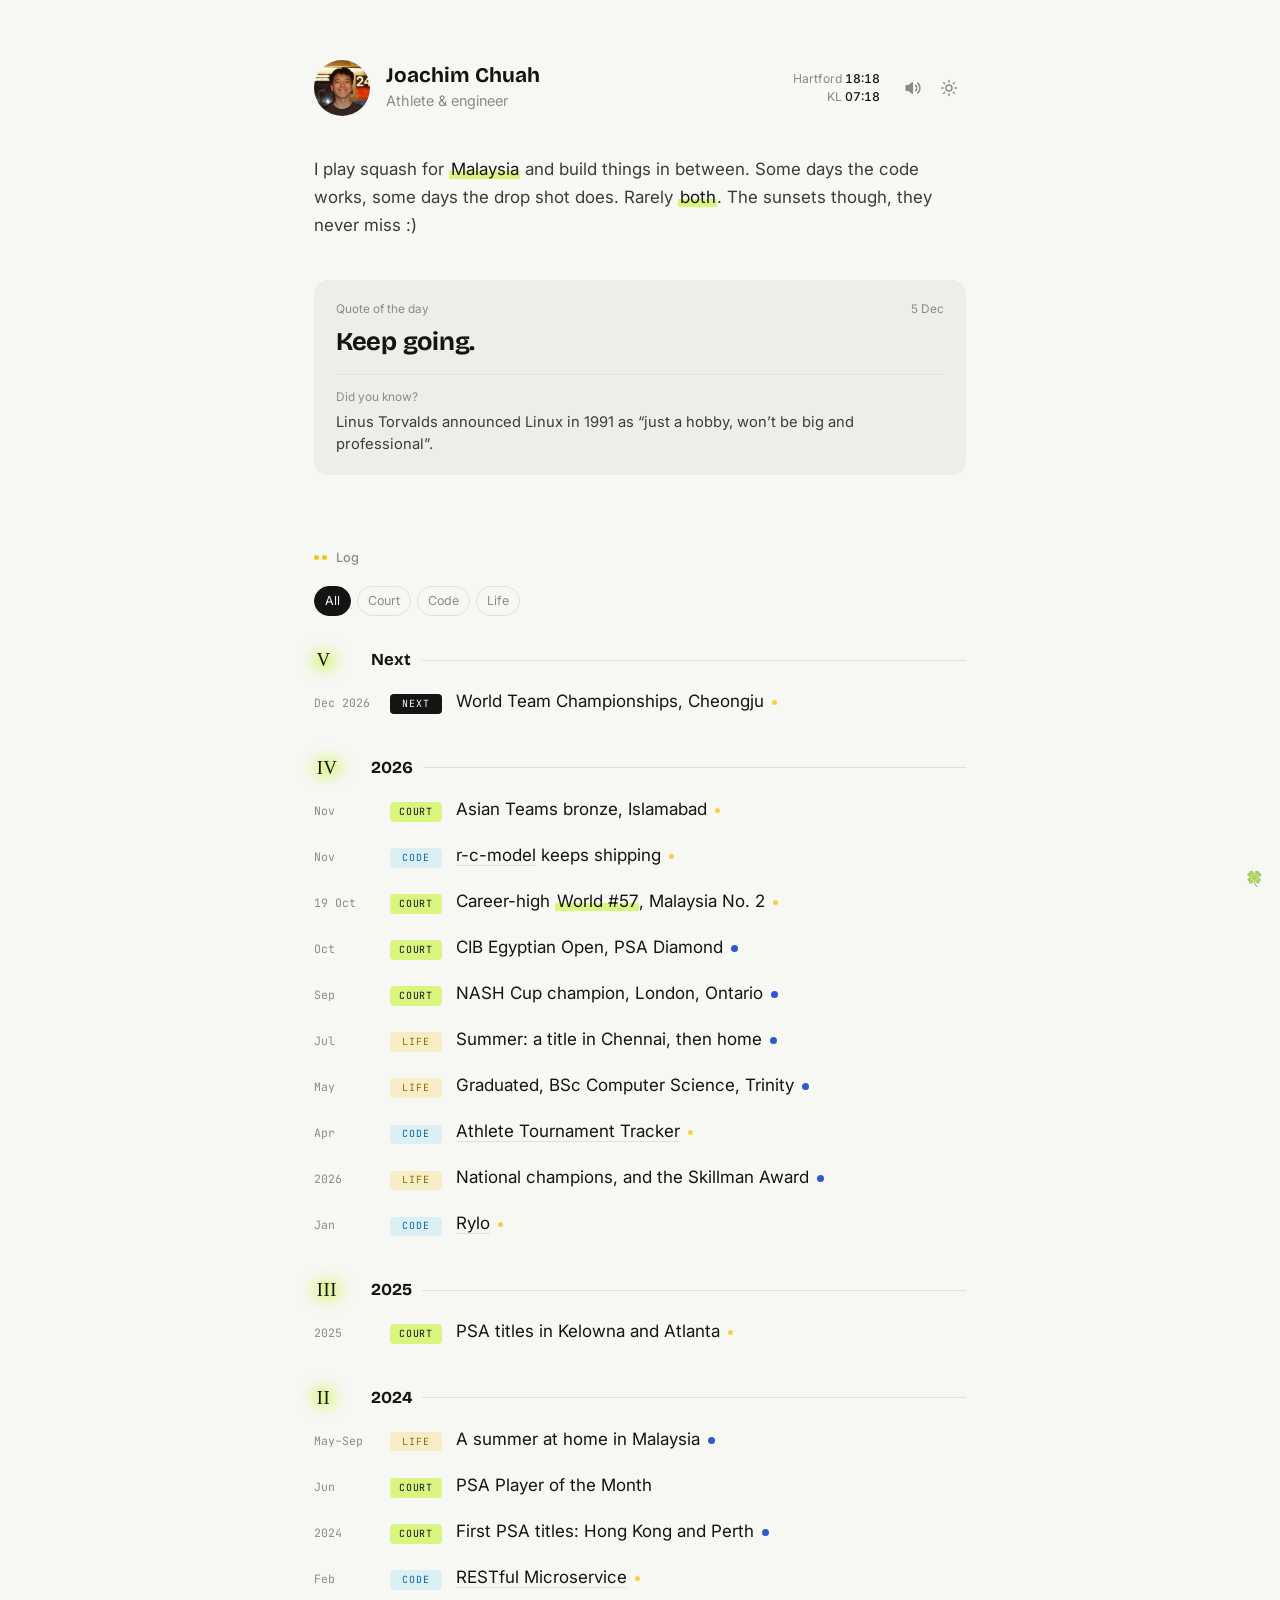
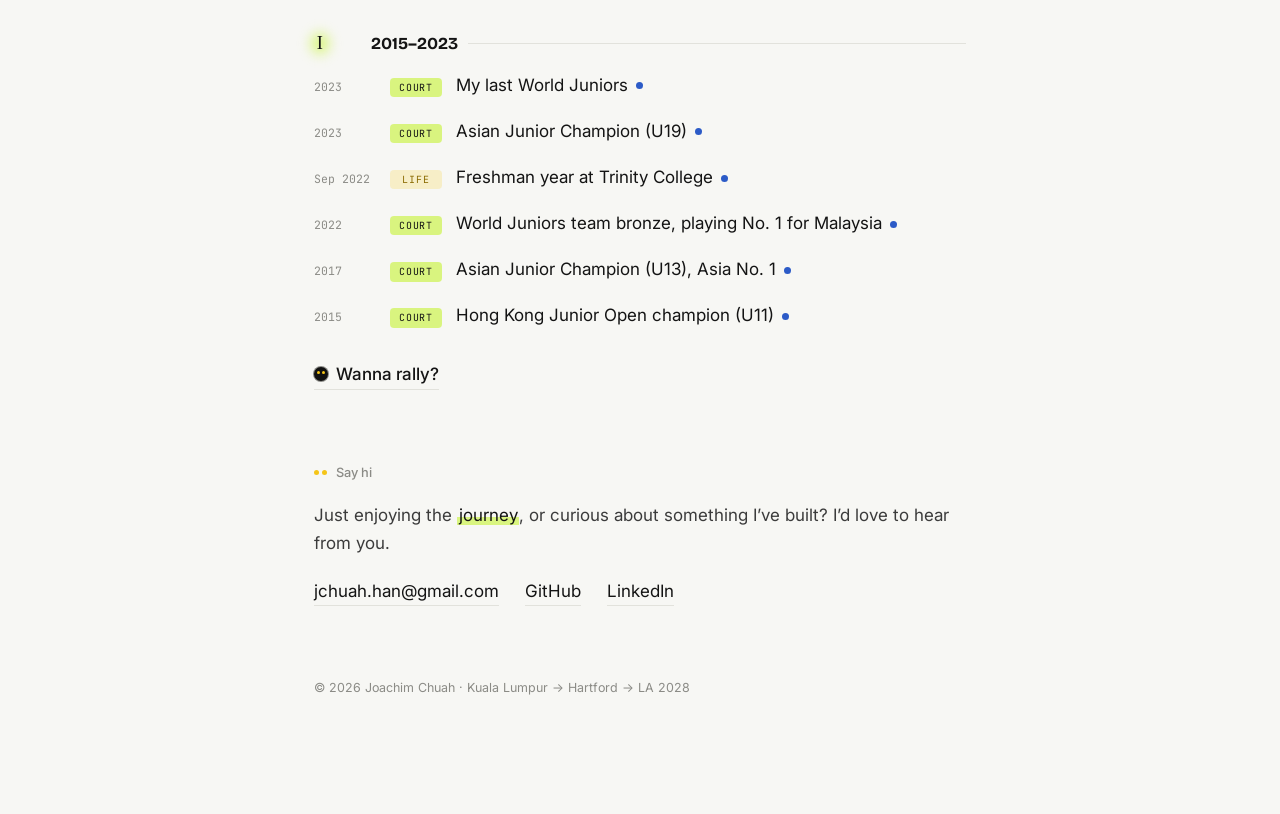
==== commit a69a8a4f: "Add 2026 stories (nationals & Skillman, graduation, summer/Chennai, NASH Cup & Cairo); wording edits" ====
--- a/index.html
+++ b/index.html
@@ -147,20 +147,49 @@
 @media (prefers-reduced-motion:reduce){.reader,.page{transition:none}}
 
 .entry[hidden],.year[hidden]{display:none}
-/* phones: name on one line with the clocks underneath; each log entry = tag + date on one line, title full width below */
-@media (max-width:600px){
-  header{flex-wrap:wrap;gap:12px 14px}
+html{-webkit-text-size-adjust:100%;text-size-adjust:100%}
+html,body{overflow-x:clip}
+.reader .close .bk{display:none}
+
+/* ===== Mobile mode (phones, and touch screens up to small-tablet width) =====
+   Calmer and touch-first: no hover effects, a quieter log (title first, one small grey line under it),
+   and stories open as a full-screen page with a Back button instead of a sliding side panel. */
+@media (max-width:600px), (hover:none) and (max-width:900px){
+  .page{padding:28px 20px 80px}
+  header{gap:14px;margin-top:8px}
   header .who{min-width:0}
   header h1{white-space:nowrap}
-  .clocks{order:5;flex-basis:100%;text-align:left;padding-left:70px;display:flex;gap:14px;margin-top:-6px}
-  .clocks br{display:none}
-  .entry{grid-template-columns:auto 1fr;gap:6px 10px;padding:12px}
-  .entry .tag{grid-column:1;grid-row:1;align-self:center}
-  .entry .d{grid-column:2;grid-row:1;align-self:center}
-  .entry .t{grid-column:1/-1;grid-row:2}
-  .reader-inner{padding-left:20px;padding-right:20px}
-  .reader .close{margin:0 -20px 4px;padding:10px 12px 8px}
-  .reader h1{font-size:1.6rem}
+  .clocks,.snd-btn{display:none!important}
+  .entry{-webkit-tap-highlight-color:transparent}
+
+  /* log: title on top, then "● Court · Nov" in small grey; stories get "Read →" */
+  .entry{grid-template-columns:auto auto 1fr;gap:3px 8px;padding:11px 12px;align-items:center}
+  .entry .t{grid-column:1/-1;grid-row:1;font-size:1rem;line-height:1.35}
+  .entry .tag{grid-column:1;grid-row:2;background:none!important;padding:0;border-radius:0;font-size:.6rem;letter-spacing:.06em;color:var(--muted)!important;display:flex;align-items:center;gap:6px}
+  .entry .tag:before{content:"";width:6px;height:6px;border-radius:50%;background:var(--muted)}
+  .entry .tag.court:before{background:var(--lime)}
+  .entry .tag.code:before{background:#38BDF8}
+  .entry .tag.life:before{background:#F5C518}
+  .entry .tag.next:before{background:var(--text)}
+  .entry .d{grid-column:2;grid-row:2;font-size:.66rem}
+  .entry .d:before{content:"·";margin-right:8px}
+  .entry .t:after{display:none!important}
+  .entry.has-note:not(.has-post) .d:after{content:"";display:inline-block;width:5px;height:5px;border-radius:50%;background:var(--dot);margin-left:9px;vertical-align:middle}
+  .entry.has-post .d:after{content:"Read →";font-family:var(--font);color:var(--ink);margin-left:10px;letter-spacing:0}
+  .entry:hover,.entry:focus-within{background:none!important}
+  section .entry{opacity:1!important}
+
+  /* stories: full-screen page that fades in (no off-screen panel, which made some phones zoom out) */
+  .reader{width:100%;border:0;box-shadow:none;transform:none;opacity:0;transition:opacity .25s,visibility 0s .25s}
+  .reading .reader{opacity:1;transition:opacity .25s}
+  .reading .page{transform:none}
+  .scrim{display:none}
+  .reader-inner{padding:0 20px calc(64px + env(safe-area-inset-bottom))}
+  .reader .close{justify-content:flex-start;margin:0 -20px 6px;padding:10px 12px 8px;border-bottom:1px solid var(--rule)}
+  .reader .close button{width:auto;height:auto;border-radius:99px;padding:6px 10px;font-size:.92rem;color:var(--text)}
+  .reader .close .x{display:none}
+  .reader .close .bk{display:inline}
+  .reader h1{font-size:1.6rem;margin-top:12px}
   .post figure{margin:1.2em -4px}
 }
 </style>
@@ -197,11 +226,11 @@
     <div class="entry" data-k="code"><span class="d">Nov</span><span class="tag code">Code</span><span class="t"><a href="https://github.com/Joachim-Chuah/regression-classification-model">r-c-model</a> keeps shipping<small>Predictions twice a day, retrained every week</small></span></div>
     <div class="entry" data-k="court"><span class="d">19 Oct</span><span class="tag court">Court</span><span class="t">Career-high <span class="hl">World #57</span>, Malaysia No. 2<small>“My goal was to break into the top 70 this season.”</small></span></div>
     <div class="entry" data-k="court" data-post="egyptian-open"><span class="d">Oct</span><span class="tag court">Court</span><span class="t">CIB Egyptian Open, PSA Diamond<small>Through qualifying, first Diamond win 3–0, then a game off world No. 1 Mostafa Asal</small></span></div>
-    <div class="entry" data-k="court"><span class="d">Sep</span><span class="tag court">Court</span><span class="t">NASH Cup champion, London, Ontario<small>PSA title No. 6</small></span></div>
-    <div class="entry" data-k="court" data-post="chennai"><span class="d">Jul</span><span class="tag court">Court</span><span class="t">Chennai PSA Challenger champion<small>PSA title No. 5</small></span></div>
-    <div class="entry" data-k="life"><span class="d">May</span><span class="tag life">Life</span><span class="t">Graduated, BSc Computer Science, Trinity<small>Hyder Trophy runner-up, one win from the World Championships main draw</small></span></div>
+    <div class="entry" data-k="court" data-post="egyptian-open"><span class="d">Sep</span><span class="tag court">Court</span><span class="t">NASH Cup champion, London, Ontario<small>PSA title No. 6, my biggest and luckiest yet</small></span></div>
+    <div class="entry" data-k="life" data-post="summer-2026"><span class="d">Jul</span><span class="tag life">Life</span><span class="t">Summer: a title in Chennai, then home<small>PSA title No. 5, as top seed. Lady luck was on my side</small></span></div>
+    <div class="entry" data-k="life" data-post="graduation-2026"><span class="d">May</span><span class="tag life">Life</span><span class="t">Graduated, BSc Computer Science, Trinity<small>Hyder Trophy runner-up, one win from the World Championships main draw</small></span></div>
     <div class="entry" data-k="code"><span class="d">Apr</span><span class="tag code">Code</span><span class="t"><a href="https://github.com/Joachim-Chuah/athlete-tournament-tracker">Athlete Tournament Tracker</a><small>Will this tournament make or lose money? A P&amp;L before you book</small></span></div>
-    <div class="entry" data-k="court" data-post="skillman"><span class="d">2026</span><span class="tag life">Life</span><span class="t">Skillman Award, first Malaysian winner<small>And 19–0 national champions with Trinity, as captain</small></span></div>
+    <div class="entry" data-k="life" data-post="skillman"><span class="d">2026</span><span class="tag life">Life</span><span class="t">National champions, and the Skillman Award<small>19–0 with Trinity, as captain. First Malaysian to win the Skillman</small></span></div>
     <div class="entry" data-k="code"><span class="d">Jan</span><span class="tag code">Code</span><span class="t"><a href="https://github.com/Joachim-Chuah/rylo">Rylo</a><small>Stock sentiment from StockTwits and Reddit, with FinBERT</small></span></div>
 
     <div class="year"><span class="ch" aria-label="Chapter III"><b>III</b></span>2025</div>
@@ -237,13 +266,13 @@
 <div class="scrim" id="scrim"></div>
 <aside class="reader" id="reader" aria-label="Story" aria-hidden="true">
   <div class="reader-inner">
-    <div class="close"><button type="button" id="closeReader" aria-label="Close story">×</button></div>
+    <div class="close"><button type="button" id="closeReader" aria-label="Close story"><span class="x" aria-hidden="true">×</span><span class="bk" aria-hidden="true">← Back</span></button></div>
     <div class="date" id="rDate"></div>
     <h1 id="rTitle"></h1>
     <div class="post" id="rBody"></div>
   </div>
 </aside>
-<script src="assets/site.js?v=2"></script>
+<script src="assets/site.js?v=3"></script>
 <script>
 /* ===== Profile photo: grows out of the avatar into a large view, shrinks back on close ===== */
 (function(){
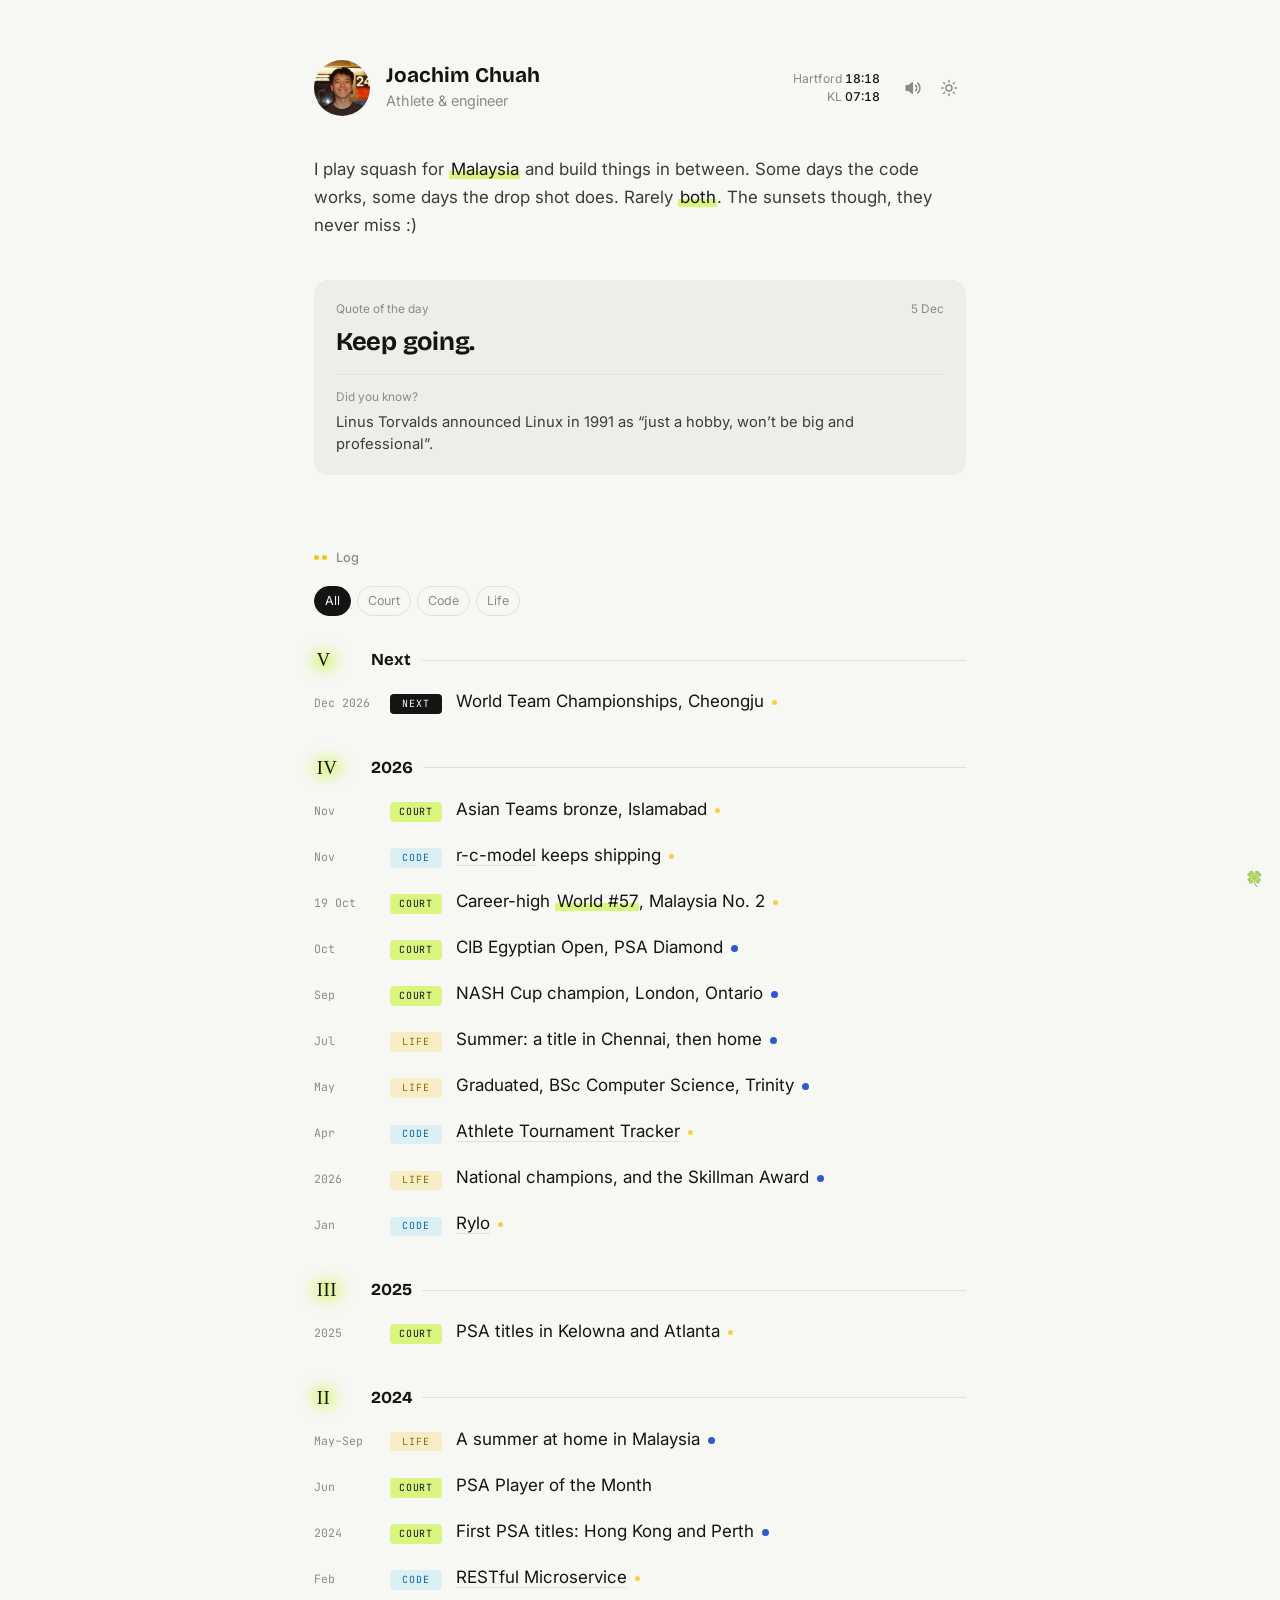
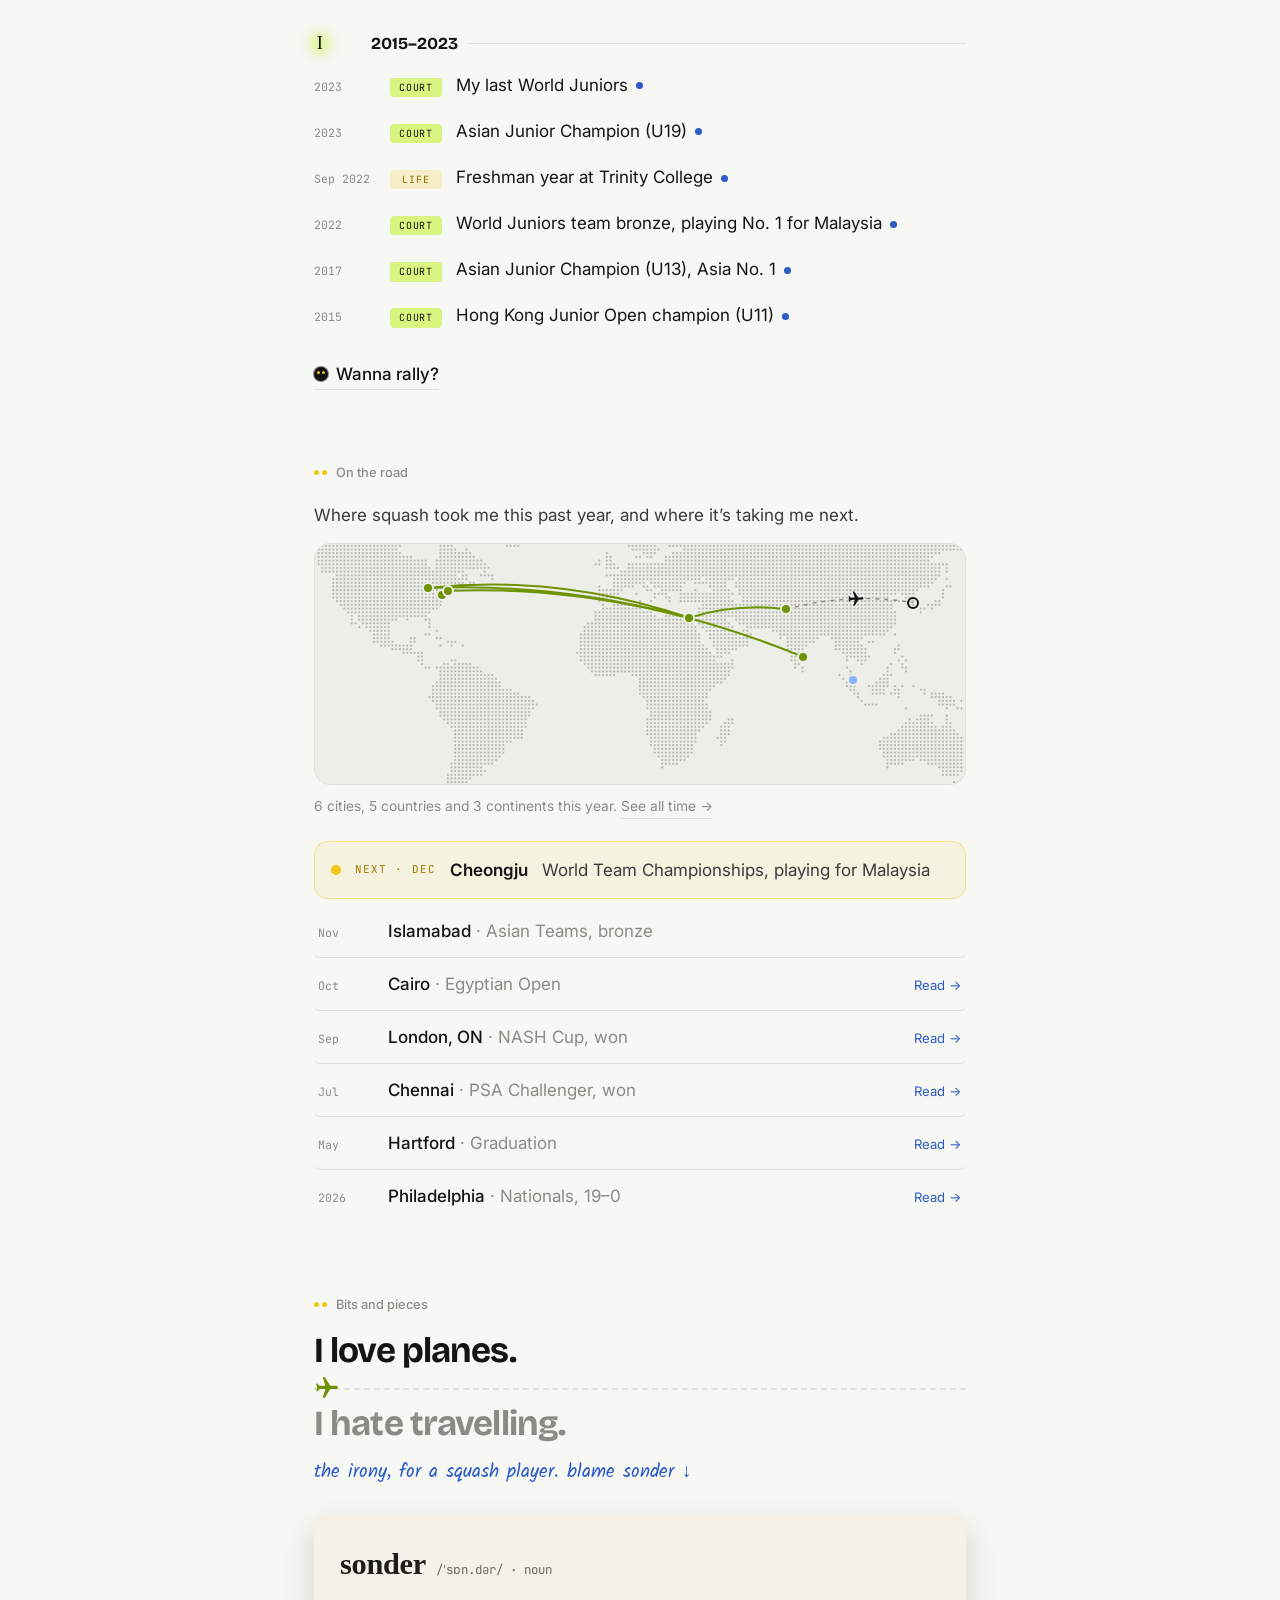
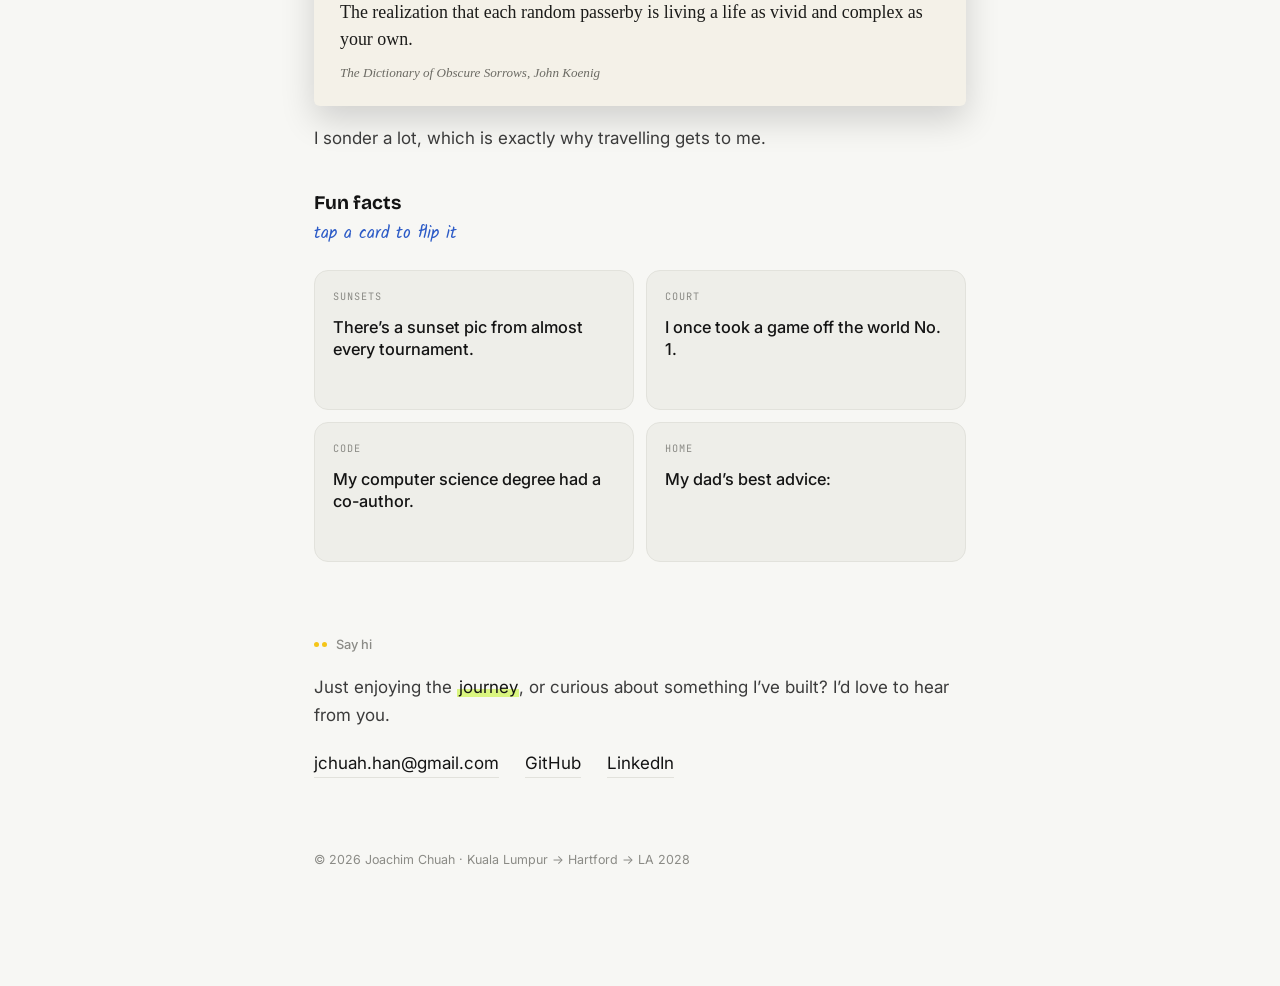
==== commit 29ceeac6: "Add On the road map (Natural Earth land dots, quiet stats, next-up, trip list) and Bits and pieces s" ====
--- a/index.html
+++ b/index.html
@@ -147,6 +147,78 @@
 @media (prefers-reduced-motion:reduce){.reader,.page{transition:none}}
 
 .entry[hidden],.year[hidden]{display:none}
+/* ===== On the road: flight-log map (real land dots, Natural Earth), one quiet stats line, next-up strip, trip list ===== */
+:root{--trip-line:#6E9200;--trip-glow:transparent}
+:root[data-theme=dark]{--trip-line:var(--lime);--trip-glow:rgba(198,244,50,.6)}
+@media (prefers-color-scheme:dark){:root:not([data-theme=light]){--trip-line:var(--lime);--trip-glow:rgba(198,244,50,.6)}}
+.trips-map{position:relative;width:100%;aspect-ratio:280/104;border-radius:16px;border:1px solid var(--rule);overflow:hidden;background:var(--surface)}
+.trips-map:before{content:"";position:absolute;inset:0;background:color-mix(in srgb,var(--muted) 55%,transparent);
+  -webkit-mask:url(img/world-dots.svg) center/100% 100% no-repeat;mask:url(img/world-dots.svg) center/100% 100% no-repeat}
+.trips-map svg.routes{position:absolute;inset:0;width:100%;height:100%;overflow:visible}
+.trips-map .route{filter:drop-shadow(0 0 3px var(--trip-glow))}
+.trip{position:absolute;transform:translate(-50%,-50%);width:30px;height:30px;display:grid;place-items:center;border-radius:50%;-webkit-tap-highlight-color:transparent}
+.trip i{width:8px;height:8px;border-radius:50%;background:var(--trip-line);box-shadow:0 0 0 2px var(--surface);transition:transform .3s cubic-bezier(.34,1.56,.64,1)}
+.trip.home i{background:#86B4FF}
+.trip.going i{background:transparent;box-shadow:0 0 0 2px var(--text)}
+@keyframes trip-pulse{0%,100%{box-shadow:0 0 0 0 color-mix(in srgb,var(--text) 45%,transparent)}50%{box-shadow:0 0 0 9px transparent}}
+.trip.going:after{content:"";position:absolute;width:8px;height:8px;border-radius:50%;animation:trip-pulse 2.4s ease-in-out infinite}
+.trip:hover i,.trip:focus-visible i,.trip.on i{transform:scale(1.7)}
+.trip:focus-visible{outline:none}
+.trip-plane{position:absolute;width:18px;height:18px;margin:-9px;color:var(--text);pointer-events:none}
+.trip-tip{position:absolute;transform:translate(var(--tx,-50%),calc(-100% - 12px));background:var(--text);color:var(--bg);font-size:.74rem;line-height:1.3;padding:6px 10px;border-radius:8px;white-space:nowrap;pointer-events:none;opacity:0;transition:opacity .15s;z-index:2}
+.trip-tip.on{opacity:1}
+.trip-tip b{font-weight:600}
+.road-sum{margin:10px 0 0;font-size:.86rem;color:var(--muted)}
+.road-sum button{color:var(--muted);border-bottom:1px solid var(--rule);font-size:inherit;padding:0}
+.road-sum button:hover{color:var(--text);border-color:var(--text)}
+.next-strip{display:flex;align-items:center;gap:8px 14px;flex-wrap:wrap;margin-top:22px;padding:14px 16px;border-radius:14px;
+  background:color-mix(in srgb,#F5C518 9%,transparent);border:1px solid color-mix(in srgb,#F5C518 40%,transparent)}
+.next-strip .p{width:10px;height:10px;border-radius:50%;background:#F5C518;flex:none;animation:next-pulse 2.2s ease-in-out infinite}
+@keyframes next-pulse{0%,100%{box-shadow:0 0 0 0 rgba(245,197,24,.55)}50%{box-shadow:0 0 0 8px rgba(245,197,24,0)}}
+.next-strip .k{font-family:var(--mono);font-size:.68rem;letter-spacing:.1em;text-transform:uppercase;color:#A07A00}
+:root[data-theme=dark] .next-strip .k{color:#F5C518}
+@media (prefers-color-scheme:dark){:root:not([data-theme=light]) .next-strip .k{color:#F5C518}}
+.next-strip b{font-weight:600;color:var(--text)}
+.next-strip span.w{color:var(--body)}
+.trip-list{margin-top:6px}
+.trip-row{display:grid;grid-template-columns:56px minmax(0,1fr) auto;gap:14px;align-items:baseline;padding:12px 4px;border-bottom:1px solid var(--rule);border-radius:6px;transition:background .2s}
+.trip-row:last-child{border-bottom:0}
+.trip-row .d{font-family:var(--mono);font-size:.72rem;color:var(--muted)}
+.trip-row b{font-weight:500;color:var(--text)}
+.trip-row .w{color:var(--muted)}
+.trip-row a{font-size:.82rem;color:var(--ink);border:0}
+.trip-row a:hover{color:var(--text)}
+.trip-row.hl{background:var(--surface)}
+.trip-more{display:block;margin-top:6px;font-size:.82rem;color:var(--muted);border-bottom:1px solid var(--rule);padding:0}
+.trip-more:hover{color:var(--text)}
+@media (prefers-reduced-motion:reduce){.trip.going:after,.next-strip .p{animation:none}}
+
+/* ===== Bits and pieces: planes, sonder, fun facts ===== */
+.oc-big{font-family:var(--display);font-weight:700;font-size:clamp(1.6rem,4.6vw,2.2rem);line-height:1.05;letter-spacing:-.025em;color:var(--text);margin:0}
+.oc-big.dim{color:var(--muted)}
+.oc-line{position:relative;height:28px;margin:4px 0;overflow:hidden}
+.oc-line:before{content:"";position:absolute;left:0;right:0;top:50%;border-top:2px dashed var(--rule)}
+@keyframes oc-fly{from{left:-8%}to{left:104%}}
+.oc-line svg{position:absolute;top:50%;width:26px;height:26px;margin-top:-13px;color:var(--trip-line);transform:rotate(90deg);animation:oc-fly 8s linear infinite}
+.oc-note{font-family:'Kalam',cursive;color:var(--ink);font-size:1.2rem;margin:14px 0 0}
+.sonder{margin:26px 0 0;background:#F4F1E8;color:#1C1C1A;border-radius:6px;padding:24px 26px;box-shadow:0 14px 34px rgba(0,0,0,.16);font-family:Georgia,'Times New Roman',serif}
+.sonder .w{font-size:1.9rem;font-weight:700;letter-spacing:-.01em}
+.sonder .ph{font-family:var(--mono);font-size:.78rem;color:#6B6A63;margin-left:10px}
+.sonder p{margin:10px 0 0;font-size:1.12rem;line-height:1.5}
+.sonder .src{font-size:.82rem;font-style:italic;color:#6B6A63}
+.facts{display:grid;grid-template-columns:repeat(auto-fit,minmax(210px,1fr));gap:12px;margin-top:22px}
+.fact-card{text-align:left;min-height:140px;padding:18px;border-radius:14px;border:1px solid var(--rule);background:var(--surface);color:var(--text);display:flex;flex-direction:column;gap:10px;transition:transform .35s cubic-bezier(.34,1.56,.64,1),background .25s,color .25s}
+.fact-card:hover{transform:translateY(-3px) rotate(-.5deg)}
+.fact-card .k{font-family:var(--mono);font-size:.64rem;letter-spacing:.1em;text-transform:uppercase;color:var(--muted)}
+.fact-card .q{font-size:1.02rem;line-height:1.35;font-weight:500}
+.fact-card .a{display:none;font-size:1rem;line-height:1.4}
+.fact-card[aria-pressed=true]{background:var(--fc,#C6F432);border-color:var(--fc,#C6F432);color:#141414}
+.fact-card[aria-pressed=true] .k{color:rgba(20,20,20,.6)}
+.fact-card[aria-pressed=true] .q{display:none}
+.fact-card[aria-pressed=true] .a{display:block}
+.facts-hint{font-family:'Kalam',cursive;color:var(--ink);font-size:1.05rem}
+@media (prefers-reduced-motion:reduce){.oc-line svg{animation:none;left:60%}}
+
 html{-webkit-text-size-adjust:100%;text-size-adjust:100%}
 html,body{overflow-x:clip}
 .reader .close .bk{display:none}
@@ -252,6 +324,38 @@
 
     <button class="rally-link" id="rallyBtn" type="button" aria-controls="court"><span class="ball" aria-hidden="true"></span><span class="lbl">Wanna rally?</span></button>
     <div class="court" id="court" hidden></div>
+  </section>
+
+  <section aria-labelledby="h-road">
+    <h2 id="h-road"><span class="dots" aria-hidden="true"><i></i><i></i></span>On the road</h2>
+    <p id="roadLede" style="margin-bottom:14px">Where squash took me this past year, and where it’s taking me next.</p>
+    <div class="trips-map" id="tripsMap">
+      <svg class="routes" viewBox="0 0 100 100" preserveAspectRatio="none" aria-hidden="true">
+        <path class="route" id="tripDone" fill="none" stroke="var(--trip-line)" stroke-width="2" stroke-linecap="round" vector-effect="non-scaling-stroke"/>
+        <path id="tripNext" fill="none" stroke="var(--muted)" stroke-width="1.4" stroke-dasharray="4 5" vector-effect="non-scaling-stroke"/>
+      </svg>
+      <svg class="trip-plane" id="tripPlane" viewBox="0 0 24 24" aria-hidden="true"><path d="M21 16v-2l-8-5V3.5a1.5 1.5 0 0 0-3 0V9l-8 5v2l8-2.5V19l-2 1.5V22l3.5-1 3.5 1v-1.5L13 19v-5.5z" fill="currentColor"/></svg>
+      <div class="trip-tip" id="tripTip" role="status"></div>
+    </div>
+    <p class="road-sum" id="roadSum"></p>
+    <div class="next-strip" id="nextStrip"></div>
+    <div class="trip-list" id="tripList"></div>
+  </section>
+
+  <section aria-labelledby="h-oc">
+    <h2 id="h-oc"><span class="dots" aria-hidden="true"><i></i><i></i></span>Bits and pieces</h2>
+    <p class="oc-big">I love planes.</p>
+    <div class="oc-line" aria-hidden="true"><svg viewBox="0 0 24 24"><path d="M21 16v-2l-8-5V3.5a1.5 1.5 0 0 0-3 0V9l-8 5v2l8-2.5V19l-2 1.5V22l3.5-1 3.5 1v-1.5L13 19v-5.5z" fill="currentColor"/></svg></div>
+    <p class="oc-big dim">I hate travelling.</p>
+    <p class="oc-note">the irony, for a squash player. blame sonder ↓</p>
+    <div class="sonder">
+      <div><span class="w">sonder</span><span class="ph">/ˈsɒn.dər/ · noun</span></div>
+      <p>The realization that each random passerby is living a life as vivid and complex as your own.</p>
+      <p class="src">The Dictionary of Obscure Sorrows, John Koenig</p>
+    </div>
+    <p style="margin-top:18px">I sonder a lot, which is exactly why travelling gets to me.</p>
+    <div class="road-head" style="margin:34px 0 0"><h3 style="font-family:var(--display);font-size:1.2rem;color:var(--text)">Fun facts</h3><span class="facts-hint">tap a card to flip it</span></div>
+    <div class="facts" id="facts"></div>
   </section>
 
   <section aria-labelledby="h-c">
@@ -406,5 +510,108 @@
   document.querySelectorAll('.year').forEach(y=>{let n=y.nextElementSibling,any=false;while(n&&n.classList.contains('entry')){if(!n.hidden)any=true;n=n.nextElementSibling}y.hidden=!any});
 }));
 </script>
+<script>
+/* On the road. Edit TRIPS to update: newest last. status: been | going. post = story slug. yr = within the last 12 months. */
+(function(){
+  const HOME={place:'Kuala Lumpur',lat:3.14,lon:101.69};
+  const TRIPS=[
+    {place:'Hong Kong',lat:22.3,lon:114.17,when:'2015',what:'Junior Open champion (U11)',country:'Hong Kong',cont:'AS',post:'hk-junior-2015'},
+    {place:'Jordan',lat:31.95,lon:35.93,when:'2017',what:'Asian Junior Champion (U13)',country:'Jordan',cont:'AS',post:'asian-junior-2017'},
+    {place:'Nancy',lat:48.69,lon:6.18,when:'2022',what:'World Juniors team bronze',country:'France',cont:'EU',post:'world-juniors-2022'},
+    {place:'Hartford',lat:41.76,lon:-72.68,when:'2022',what:'Freshman year at Trinity',country:'USA',cont:'NA',post:'trinity-2022'},
+    {place:'Australia',lat:-37.81,lon:144.96,when:'2023',what:'My last World Juniors',country:'Australia',cont:'OC',post:'world-juniors-2023'},
+    {place:'Perth',lat:-31.95,lon:115.86,when:'2024',what:'First PSA titles',country:'Australia',cont:'OC',post:'first-psa-titles'},
+    {place:'Sarawak',lat:1.55,lon:110.34,when:'2024',what:'SUKMA gold',country:'Malaysia',cont:'AS',post:'summer-2024'},
+    {place:'Kelowna',lat:49.89,lon:-119.5,when:'2025',what:'PSA title',country:'Canada',cont:'NA'},
+    {place:'Atlanta',lat:33.75,lon:-84.39,when:'2025',what:'PSA title',country:'USA',cont:'NA'},
+    {place:'Philadelphia',lat:39.95,lon:-75.17,when:'2026',what:'Nationals, 19–0',country:'USA',cont:'NA',post:'skillman',yr:1},
+    {place:'Hartford',lat:41.76,lon:-72.68,when:'May',what:'Graduation',country:'USA',cont:'NA',post:'graduation-2026',yr:1},
+    {place:'Chennai',lat:13.08,lon:80.27,when:'Jul',what:'PSA Challenger, won',country:'India',cont:'AS',post:'summer-2026',yr:1},
+    {place:'London, ON',lat:42.98,lon:-81.25,when:'Sep',what:'NASH Cup, won',country:'Canada',cont:'NA',post:'egyptian-open',yr:1},
+    {place:'Cairo',lat:30.04,lon:31.24,when:'Oct',what:'Egyptian Open',country:'Egypt',cont:'AF',post:'egyptian-open',yr:1},
+    {place:'Islamabad',lat:33.68,lon:73.05,when:'Nov',what:'Asian Teams, bronze',country:'Pakistan',cont:'AS',yr:1},
+    {place:'Cheongju',lat:36.64,lon:127.49,when:'Dec',what:'World Team Championships, playing for Malaysia',country:'South Korea',cont:'AS',going:1,yr:1}
+  ];
+  const map=document.getElementById('tripsMap');if(!map)return;
+  const L0=-130,L1=150,T=62,B=-42;   // must match img/world-dots.svg
+  const xy=t=>[(t.lon-L0)/(L1-L0)*100,(T-t.lat)/(T-B)*100];
+  const tip=document.getElementById('tripTip'),plane=document.getElementById('tripPlane'),done=document.getElementById('tripDone'),nextP=document.getElementById('tripNext');
+  const ctrl=(a,b)=>[(a[0]+b[0])/2,(a[1]+b[1])/2-Math.hypot(b[0]-a[0],(b[1]-a[1])/2.7)*.3];
+  const curve=(a,b)=>{const c=ctrl(a,b);return' Q '+c[0].toFixed(1)+' '+c[1].toFixed(1)+' '+b[0].toFixed(1)+' '+b[1].toFixed(1)};
+  let dots=[],range='year',expanded=false;
+  function tipFor(t){
+    if(!t){tip.classList.remove('on');return}
+    const p=xy(t);tip.textContent='';const b=document.createElement('b');b.textContent=t.place;tip.append(b,document.createTextNode(' · '+t.when+(t.what?' · '+t.what:'')));
+    tip.style.left=p[0]+'%';tip.style.top=p[1]+'%';tip.style.setProperty('--tx',p[0]>70?'calc(-100% + 16px)':p[0]<30?'-16px':'-50%');tip.classList.add('on');
+  }
+  function highlight(t){dots.forEach(d=>d.el.classList.toggle('on',d.t===t));document.querySelectorAll('.trip-row').forEach(r=>r.classList.toggle('hl',r._t===t));tipFor(t)}
+  function render(){
+    const list=TRIPS.filter(t=>range==='all'||t.yr),been=list.filter(t=>!t.going),going=list.filter(t=>t.going);
+    document.getElementById('roadLede').textContent=range==='all'?'Every trip squash has taken me on, since Hong Kong in 2015.':'Where squash took me this past year, and where it’s taking me next.';
+    // routes
+    let d='';been.forEach((t,i)=>{const p=xy(t);d+=i?curve(xy(been[i-1]),p):'M '+p[0].toFixed(1)+' '+p[1].toFixed(1)});
+    done.setAttribute('d',d);done.setAttribute('stroke-width',range==='all'?1.3:2);done.style.opacity=range==='all'?.6:1;   // all-time has many legs: keep it light
+    let n='',last=been[been.length-1],a=xy(last);going.forEach((t,i)=>{n+=(i?'':'M '+a[0].toFixed(1)+' '+a[1].toFixed(1))+curve(a,xy(t));a=xy(t)});
+    nextP.setAttribute('d',n);
+    // little plane, halfway along the next leg, pointing the way
+    if(going.length){const s=xy(last),e=xy(going[0]),c=ctrl(s,e),u=.55,
+        px=(1-u)*(1-u)*s[0]+2*(1-u)*u*c[0]+u*u*e[0],py=(1-u)*(1-u)*s[1]+2*(1-u)*u*c[1]+u*u*e[1],
+        dx=2*(1-u)*(c[0]-s[0])+2*u*(e[0]-c[0]),dy=(2*(1-u)*(c[1]-s[1])+2*u*(e[1]-c[1]))/2.7;
+      plane.style.left=px+'%';plane.style.top=py+'%';plane.style.transform='rotate('+(Math.atan2(dy,dx)*180/Math.PI+90)+'deg)';plane.style.display=''}
+    else plane.style.display='none';
+    // dots (one per place, plus home)
+    dots.forEach(d=>d.el.remove());dots=[];
+    const seen=new Map();list.forEach(t=>seen.set(t.place,t));
+    [{...HOME,home:1,when:'Home',what:''},...seen.values()].forEach(t=>{
+      const p=xy(t),el=document.createElement(t.post?'a':'button');
+      el.className='trip'+(t.home?' home':t.going?' going':'');el.style.left=p[0]+'%';el.style.top=p[1]+'%';
+      if(t.post)el.href='#/'+t.post;else el.type='button';
+      el.setAttribute('aria-label',t.place+', '+t.when+(t.what?': '+t.what:''));el.innerHTML='<i></i>';
+      el.addEventListener('pointerenter',()=>highlight(t));el.addEventListener('pointerleave',()=>highlight(null));
+      el.addEventListener('focus',()=>highlight(t));el.addEventListener('blur',()=>highlight(null));
+      if(!t.post)el.addEventListener('click',()=>highlight(t));
+      map.appendChild(el);dots.push({el,t});
+    });
+    // one quiet line of stats, with the range switch inside it
+    const countries=new Set(been.map(t=>t.country)),conts=new Set(been.map(t=>t.cont)),cities=new Set(been.map(t=>t.place));
+    const sum=document.getElementById('roadSum');sum.textContent='';
+    const sw=document.createElement('button');sw.type='button';
+    if(range==='all'){sum.append(countries.size+' countries and territories, '+conts.size+' continents, since 2015. ');sw.textContent='Back to this year';}
+    else{sum.append(cities.size+' cities, '+countries.size+' countries and '+conts.size+' continents this year. ');sw.textContent='See all time →';}
+    sw.addEventListener('click',()=>{range=range==='all'?'year':'all';expanded=false;highlight(null);render()});sum.appendChild(sw);
+    // next up
+    const ns=document.getElementById('nextStrip');ns.textContent='';ns.hidden=!going.length;
+    going.forEach(t=>{const p=document.createElement('span');p.className='p';const k=document.createElement('span');k.className='k';k.textContent='Next · '+t.when;
+      const b=document.createElement('b');b.textContent=t.place;const w=document.createElement('span');w.className='w';w.textContent=t.what;ns.append(p,k,b,w)});
+    // the trips, newest first
+    const rows=document.getElementById('tripList');rows.textContent='';
+    const ordered=[...been].reverse(),LIMIT=6;
+    ordered.forEach((t,ix)=>{
+      if(!expanded&&ix>=LIMIT)return;
+      const r=document.createElement('div');r.className='trip-row';r._t=t;
+      const d=document.createElement('span');d.className='d';d.textContent=t.when;
+      const m=document.createElement('span');const b=document.createElement('b');b.textContent=t.place;const w=document.createElement('span');w.className='w';w.textContent=' · '+t.what;m.append(b,w);
+      let e;if(t.post){e=document.createElement('a');e.href='#/'+t.post;e.textContent='Read →'}else e=document.createElement('span');
+      r.append(d,m,e);r.addEventListener('pointerenter',()=>highlight(t));r.addEventListener('pointerleave',()=>highlight(null));rows.appendChild(r);
+    });
+    if(!expanded&&ordered.length>LIMIT){const mo=document.createElement('button');mo.type='button';mo.className='trip-more';mo.textContent='Show all '+ordered.length;mo.addEventListener('click',()=>{expanded=true;render()});rows.appendChild(mo)}
+  }
+  document.addEventListener('click',e=>{if(!e.target.closest('#tripsMap'))tipFor(null)});
+  render();
+})();
+/* Off court: fun-fact cards (tap to flip). Only things Joachim has said. */
+(function(){
+  const F=[
+    ['Sunsets','There’s a sunset pic from almost every tournament.','Malaysia, Perth, Australia, Cairo. Except summer 2026: I was too busy being present.','#F5C518'],
+    ['Court','I once took a game off the world No. 1.','Mostafa Asal, at the Egyptian Open in Cairo, October 2026. What an experience.','#86B4FF'],
+    ['Code','My computer science degree had a co-author.','No easy feat, and I couldn’t have done it without AI.','#F2A9C4'],
+    ['Home','My dad’s best advice:','“Go where is best for your soul.” So home is where I was, summer 2026.','#D9D3C4']
+  ];
+  const box=document.getElementById('facts');if(!box)return;
+  F.forEach(([k,q,a,c])=>{const b=document.createElement('button');b.type='button';b.className='fact-card';b.style.setProperty('--fc',c);b.setAttribute('aria-pressed','false');
+    const kk=document.createElement('span');kk.className='k';kk.textContent=k;const qq=document.createElement('span');qq.className='q';qq.textContent=q;const aa=document.createElement('span');aa.className='a';aa.textContent=a;
+    b.append(kk,qq,aa);b.addEventListener('click',()=>b.setAttribute('aria-pressed',b.getAttribute('aria-pressed')!=='true'));box.appendChild(b)});
+})();
+</script>
 </body>
 </html>
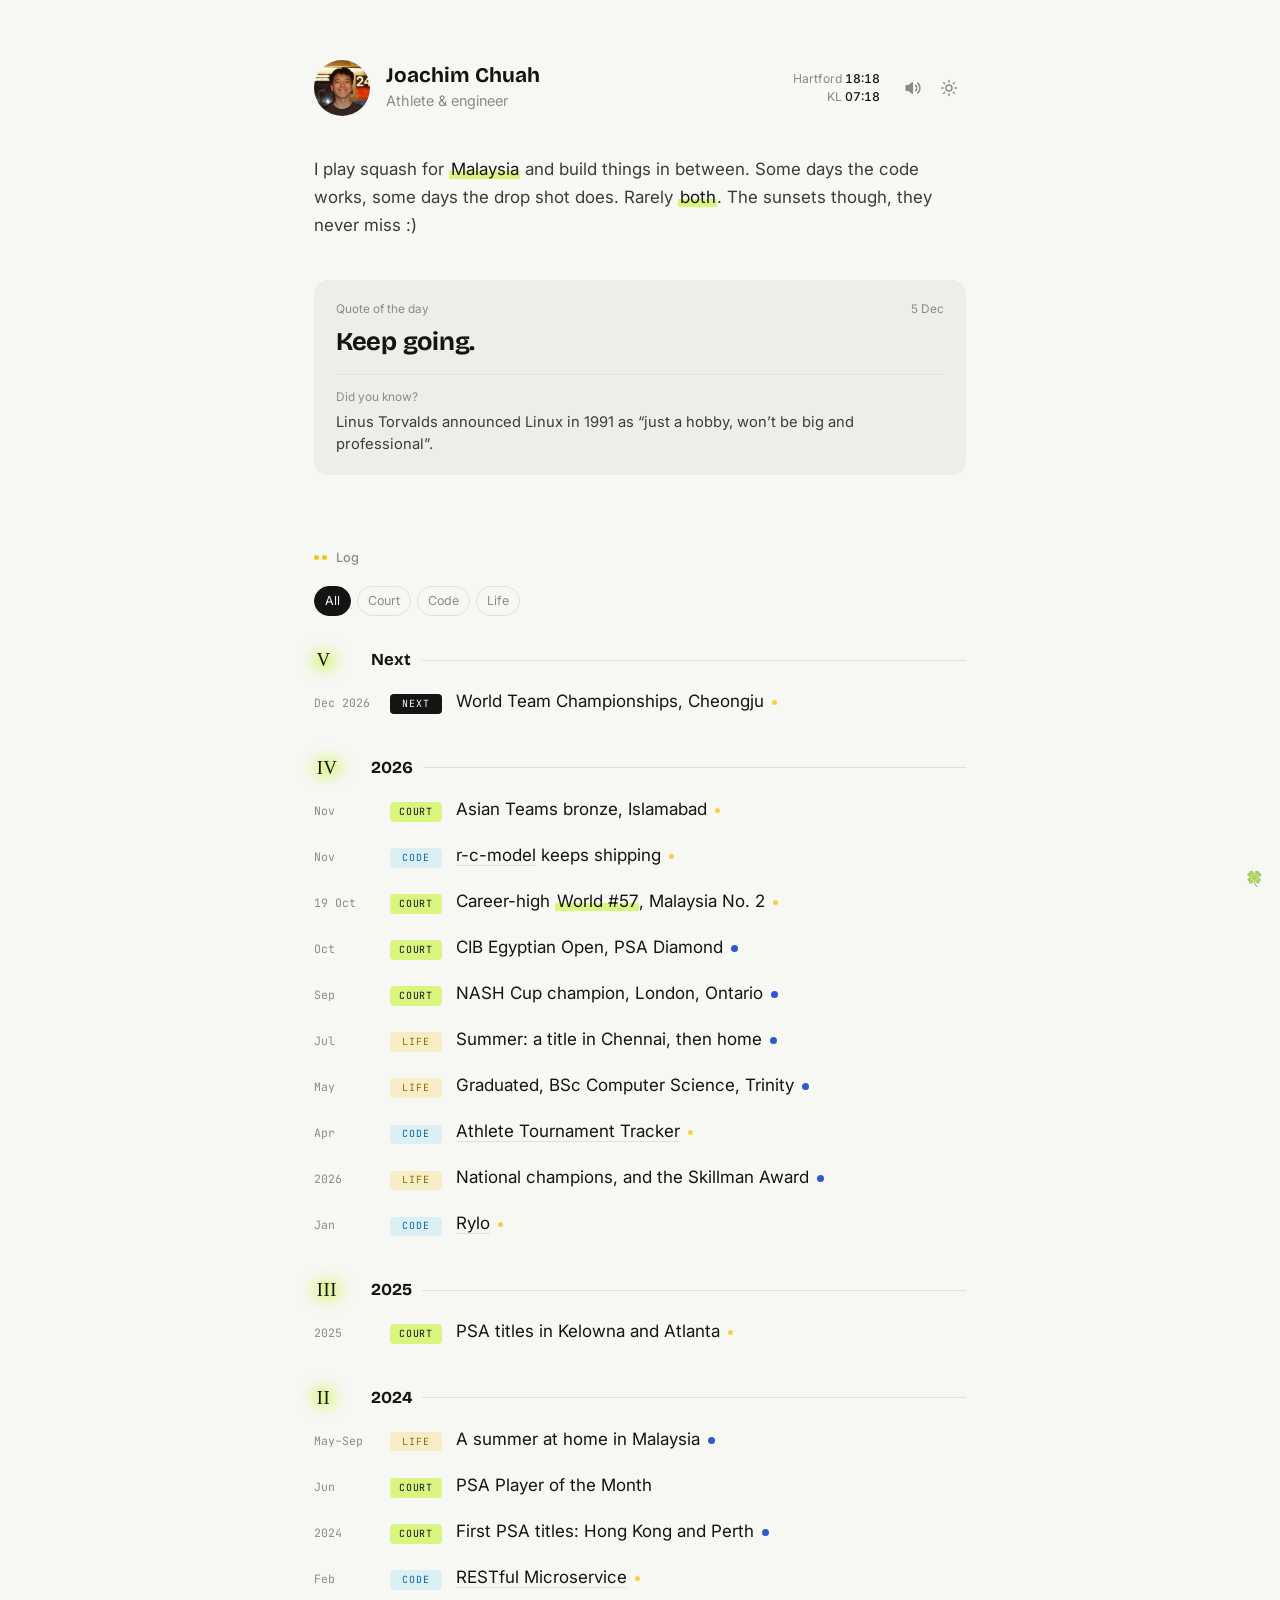
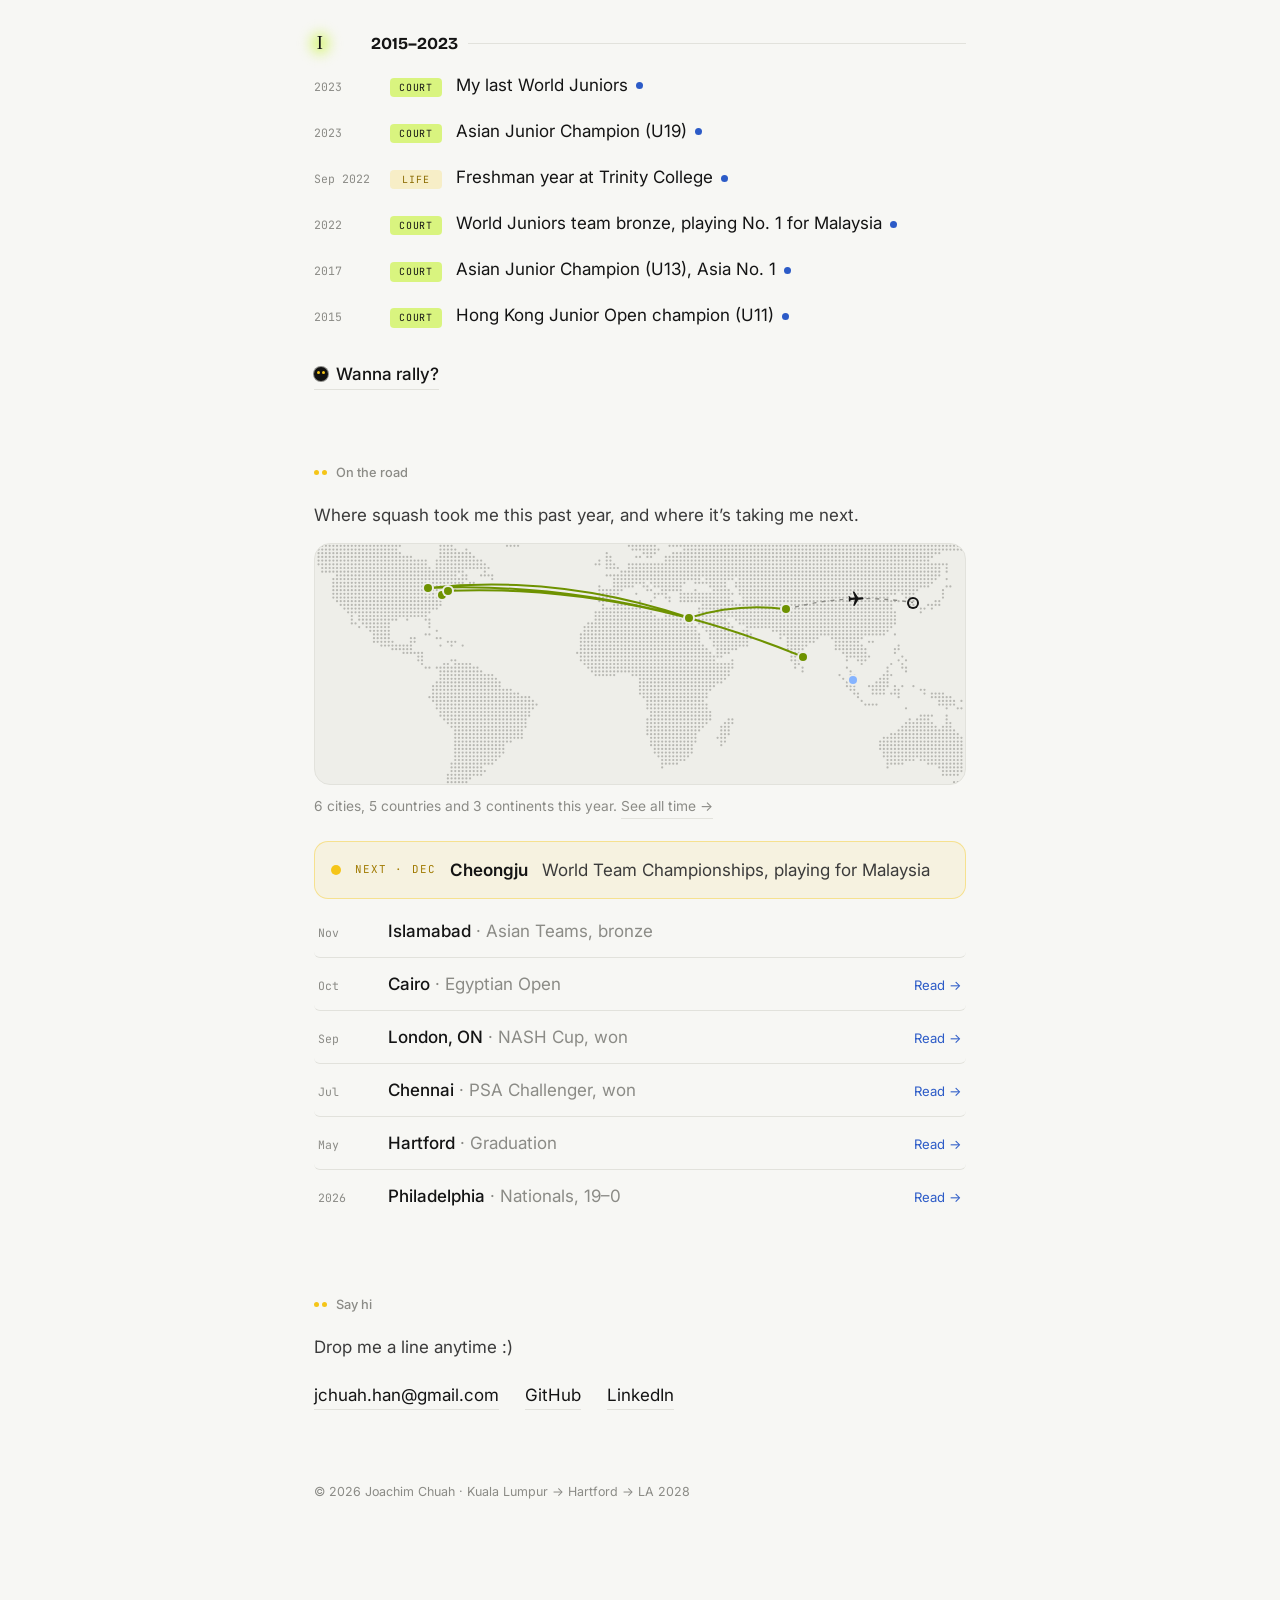
==== commit 75391d8a: "Remove Bits and pieces section; simplify Say hi copy Co-Authored-By: Claude Opus 5.5 <noreply@anthro" ====
--- a/index.html
+++ b/index.html
@@ -193,31 +193,6 @@
 .trip-more:hover{color:var(--text)}
 @media (prefers-reduced-motion:reduce){.trip.going:after,.next-strip .p{animation:none}}
 
-/* ===== Bits and pieces: planes, sonder, fun facts ===== */
-.oc-big{font-family:var(--display);font-weight:700;font-size:clamp(1.6rem,4.6vw,2.2rem);line-height:1.05;letter-spacing:-.025em;color:var(--text);margin:0}
-.oc-big.dim{color:var(--muted)}
-.oc-line{position:relative;height:28px;margin:4px 0;overflow:hidden}
-.oc-line:before{content:"";position:absolute;left:0;right:0;top:50%;border-top:2px dashed var(--rule)}
-@keyframes oc-fly{from{left:-8%}to{left:104%}}
-.oc-line svg{position:absolute;top:50%;width:26px;height:26px;margin-top:-13px;color:var(--trip-line);transform:rotate(90deg);animation:oc-fly 8s linear infinite}
-.oc-note{font-family:'Kalam',cursive;color:var(--ink);font-size:1.2rem;margin:14px 0 0}
-.sonder{margin:26px 0 0;background:#F4F1E8;color:#1C1C1A;border-radius:6px;padding:24px 26px;box-shadow:0 14px 34px rgba(0,0,0,.16);font-family:Georgia,'Times New Roman',serif}
-.sonder .w{font-size:1.9rem;font-weight:700;letter-spacing:-.01em}
-.sonder .ph{font-family:var(--mono);font-size:.78rem;color:#6B6A63;margin-left:10px}
-.sonder p{margin:10px 0 0;font-size:1.12rem;line-height:1.5}
-.sonder .src{font-size:.82rem;font-style:italic;color:#6B6A63}
-.facts{display:grid;grid-template-columns:repeat(auto-fit,minmax(210px,1fr));gap:12px;margin-top:22px}
-.fact-card{text-align:left;min-height:140px;padding:18px;border-radius:14px;border:1px solid var(--rule);background:var(--surface);color:var(--text);display:flex;flex-direction:column;gap:10px;transition:transform .35s cubic-bezier(.34,1.56,.64,1),background .25s,color .25s}
-.fact-card:hover{transform:translateY(-3px) rotate(-.5deg)}
-.fact-card .k{font-family:var(--mono);font-size:.64rem;letter-spacing:.1em;text-transform:uppercase;color:var(--muted)}
-.fact-card .q{font-size:1.02rem;line-height:1.35;font-weight:500}
-.fact-card .a{display:none;font-size:1rem;line-height:1.4}
-.fact-card[aria-pressed=true]{background:var(--fc,#C6F432);border-color:var(--fc,#C6F432);color:#141414}
-.fact-card[aria-pressed=true] .k{color:rgba(20,20,20,.6)}
-.fact-card[aria-pressed=true] .q{display:none}
-.fact-card[aria-pressed=true] .a{display:block}
-.facts-hint{font-family:'Kalam',cursive;color:var(--ink);font-size:1.05rem}
-@media (prefers-reduced-motion:reduce){.oc-line svg{animation:none;left:60%}}
 
 html{-webkit-text-size-adjust:100%;text-size-adjust:100%}
 html,body{overflow-x:clip}
@@ -342,25 +317,9 @@
     <div class="trip-list" id="tripList"></div>
   </section>
 
-  <section aria-labelledby="h-oc">
-    <h2 id="h-oc"><span class="dots" aria-hidden="true"><i></i><i></i></span>Bits and pieces</h2>
-    <p class="oc-big">I love planes.</p>
-    <div class="oc-line" aria-hidden="true"><svg viewBox="0 0 24 24"><path d="M21 16v-2l-8-5V3.5a1.5 1.5 0 0 0-3 0V9l-8 5v2l8-2.5V19l-2 1.5V22l3.5-1 3.5 1v-1.5L13 19v-5.5z" fill="currentColor"/></svg></div>
-    <p class="oc-big dim">I hate travelling.</p>
-    <p class="oc-note">the irony, for a squash player. blame sonder ↓</p>
-    <div class="sonder">
-      <div><span class="w">sonder</span><span class="ph">/ˈsɒn.dər/ · noun</span></div>
-      <p>The realization that each random passerby is living a life as vivid and complex as your own.</p>
-      <p class="src">The Dictionary of Obscure Sorrows, John Koenig</p>
-    </div>
-    <p style="margin-top:18px">I sonder a lot, which is exactly why travelling gets to me.</p>
-    <div class="road-head" style="margin:34px 0 0"><h3 style="font-family:var(--display);font-size:1.2rem;color:var(--text)">Fun facts</h3><span class="facts-hint">tap a card to flip it</span></div>
-    <div class="facts" id="facts"></div>
-  </section>
-
   <section aria-labelledby="h-c">
     <h2 id="h-c"><span class="dots" aria-hidden="true"><i></i><i></i></span>Say hi</h2>
-    <p>Just enjoying the <span class="hl">journey</span>, or curious about something I’ve built? I’d love to hear from you.</p>
+    <p>Drop me a line anytime :)</p>
     <div class="links"><a href="mailto:jchuah.han@gmail.com">jchuah.han@gmail.com</a><a href="https://github.com/Joachim-Chuah">GitHub</a><a href="https://www.linkedin.com/in/joachimchuah/">LinkedIn</a></div>
   </section>
   <footer>© 2026 Joachim Chuah · Kuala Lumpur → Hartford → LA 2028</footer>
@@ -599,19 +558,6 @@
   document.addEventListener('click',e=>{if(!e.target.closest('#tripsMap'))tipFor(null)});
   render();
 })();
-/* Off court: fun-fact cards (tap to flip). Only things Joachim has said. */
-(function(){
-  const F=[
-    ['Sunsets','There’s a sunset pic from almost every tournament.','Malaysia, Perth, Australia, Cairo. Except summer 2026: I was too busy being present.','#F5C518'],
-    ['Court','I once took a game off the world No. 1.','Mostafa Asal, at the Egyptian Open in Cairo, October 2026. What an experience.','#86B4FF'],
-    ['Code','My computer science degree had a co-author.','No easy feat, and I couldn’t have done it without AI.','#F2A9C4'],
-    ['Home','My dad’s best advice:','“Go where is best for your soul.” So home is where I was, summer 2026.','#D9D3C4']
-  ];
-  const box=document.getElementById('facts');if(!box)return;
-  F.forEach(([k,q,a,c])=>{const b=document.createElement('button');b.type='button';b.className='fact-card';b.style.setProperty('--fc',c);b.setAttribute('aria-pressed','false');
-    const kk=document.createElement('span');kk.className='k';kk.textContent=k;const qq=document.createElement('span');qq.className='q';qq.textContent=q;const aa=document.createElement('span');aa.className='a';aa.textContent=a;
-    b.append(kk,qq,aa);b.addEventListener('click',()=>b.setAttribute('aria-pressed',b.getAttribute('aria-pressed')!=='true'));box.appendChild(b)});
-})();
 </script>
 </body>
 </html>
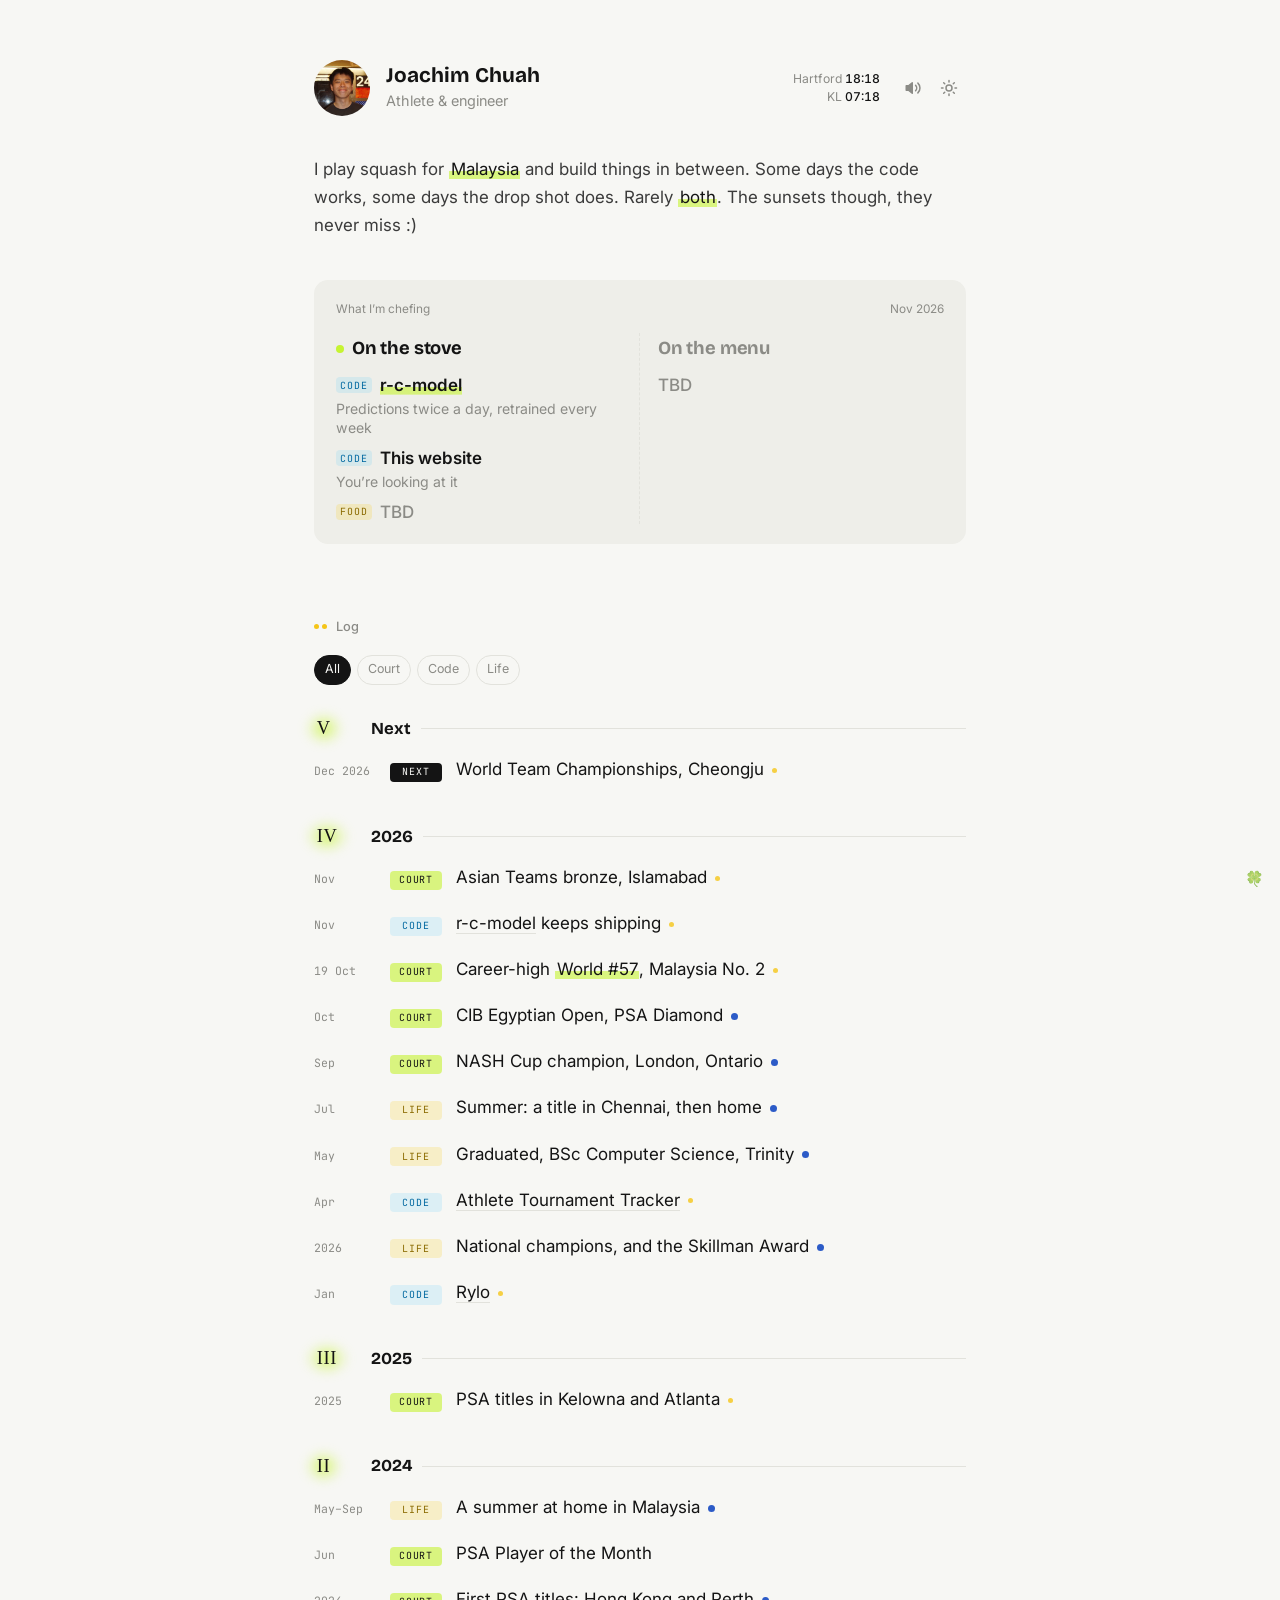
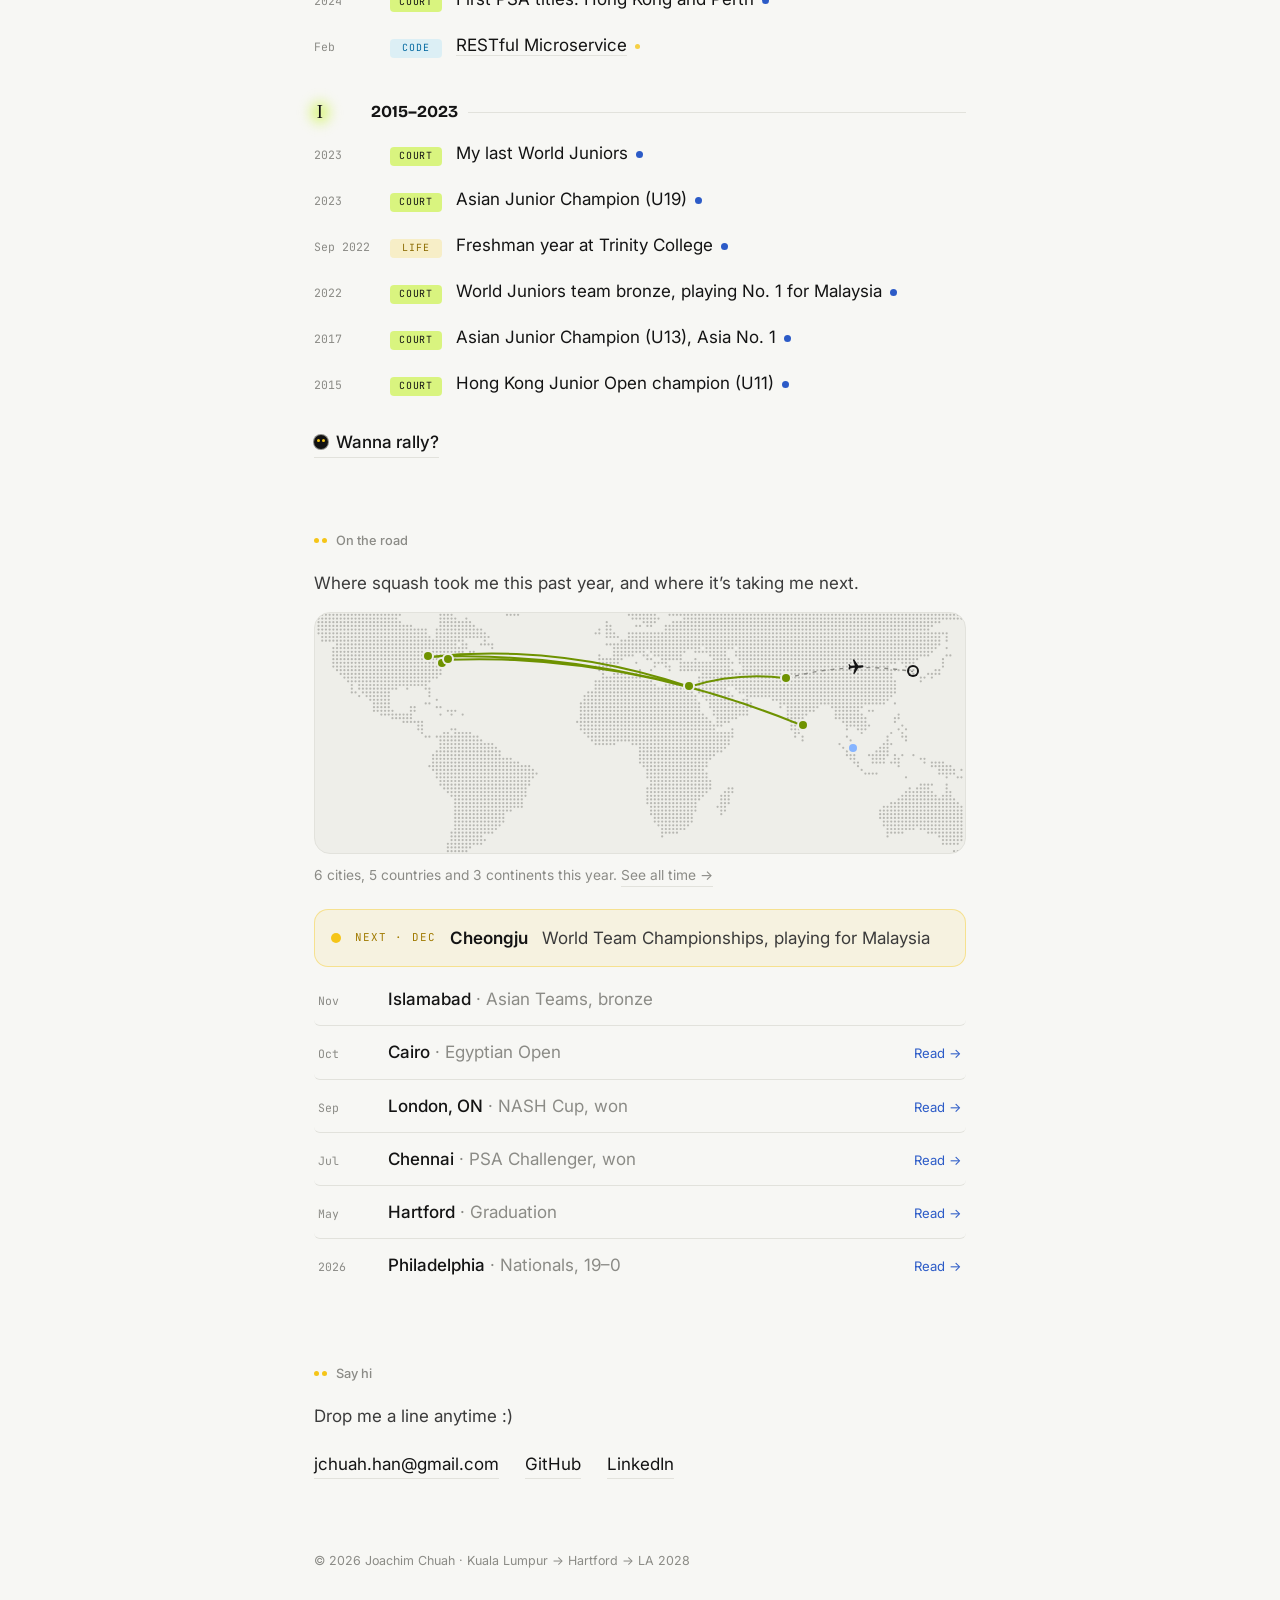
==== commit 0dc33fe1: "Replace quote card with "What I'm chefing" card (code + food) Co-Authored-By: Claude Opus 5.5 <norep" ====
--- a/index.html
+++ b/index.html
@@ -194,6 +194,30 @@
 @media (prefers-reduced-motion:reduce){.trip.going:after,.next-strip .p{animation:none}}
 
 
+/* ===== What I'm chefing card ===== */
+.chef{margin-top:40px;padding:20px 22px;background:var(--surface);border-radius:14px}
+.chef .lbl{font-size:.74rem;color:var(--muted);display:flex;justify-content:space-between;gap:12px;margin-bottom:14px}
+.chef-cols{display:grid;grid-template-columns:1fr 1fr;gap:0}
+.chef-col{padding:0 18px}
+.chef-col:first-child{padding-left:0;border-right:1px dashed var(--rule)}
+.chef-col:last-child{padding-right:0}
+.chef h3{font-family:var(--display);font-size:1.15rem;font-weight:700;letter-spacing:-.01em;color:var(--text);display:flex;align-items:center;gap:8px;margin:0 0 10px}
+.chef .next h3{color:var(--muted)}
+.chef ul{list-style:none;margin:0;padding:0;display:flex;flex-direction:column;gap:10px}
+.chef li{display:flex;flex-direction:column;line-height:1.35}
+.chef li a,.chef li b{color:var(--text);font-weight:600;width:fit-content}
+.chef li a{background:linear-gradient(var(--hl),var(--hl)) 0 88%/100% .45em no-repeat}
+.chef li>span{font-size:.88rem;color:var(--muted);margin-top:2px}
+.chef .it{display:flex;align-items:center;gap:8px;flex-wrap:wrap}
+.chef .tbd{color:var(--muted)!important;font-weight:500!important}
+.tag.food{background:rgba(245,197,24,.2);color:#8A6A00}
+:root[data-theme=dark] .tag.food{color:#F5C518}
+@media (prefers-color-scheme:dark){:root:not([data-theme=light]) .tag.food{color:#F5C518}}
+.pulse{width:8px;height:8px;border-radius:50%;background:var(--lime);box-shadow:0 0 0 0 rgba(198,244,50,.6);animation:chef-pulse 2s ease-out infinite;flex:none}
+@keyframes chef-pulse{70%{box-shadow:0 0 0 8px rgba(198,244,50,0)}100%{box-shadow:0 0 0 0 rgba(198,244,50,0)}}
+@media (max-width:560px){.chef-cols{grid-template-columns:1fr}.chef-col{padding:0}.chef-col:first-child{border-right:0;border-bottom:1px dashed var(--rule);padding-bottom:16px;margin-bottom:16px}}
+@media (prefers-reduced-motion:reduce){.pulse{animation:none}}
+
 html{-webkit-text-size-adjust:100%;text-size-adjust:100%}
 html,body{overflow-x:clip}
 .reader .close .bk{display:none}
@@ -251,9 +275,24 @@
   </header>
 
   <p class="intro">I play squash for <span class="hl">Malaysia</span> and build things in between. Some days the code works, some days the drop shot does. Rarely <span class="hl">both</span>. The sunsets though, they never miss :)
-  <figure class="qotd" aria-live="polite">
-    <div class="lbl"><span>Quote of the day</span><span id="q-date"></span></div>
-    <blockquote id="q-text"></blockquote><cite id="q-who"></cite>
+  <figure class="chef" aria-labelledby="chef-lbl">
+    <div class="lbl"><span id="chef-lbl">What I’m chefing</span><span>Nov 2026</span></div>
+    <div class="chef-cols">
+      <div class="chef-col now">
+        <h3><i class="pulse" aria-hidden="true"></i>On the stove</h3>
+        <ul>
+          <li><div class="it"><span class="tag code">Code</span><a href="https://github.com/Joachim-Chuah/regression-classification-model">r-c-model</a></div><span>Predictions twice a day, retrained every week</span></li>
+          <li><div class="it"><span class="tag code">Code</span><b>This website</b></div><span>You’re looking at it</span></li>
+          <li><div class="it"><span class="tag food">Food</span><b class="tbd">TBD</b></div></li>
+        </ul>
+      </div>
+      <div class="chef-col next">
+        <h3>On the menu</h3>
+        <ul>
+          <li><div class="it"><b class="tbd">TBD</b></div></li>
+        </ul>
+      </div>
+    </div>
   </figure>
 
   <section aria-labelledby="h-log">
